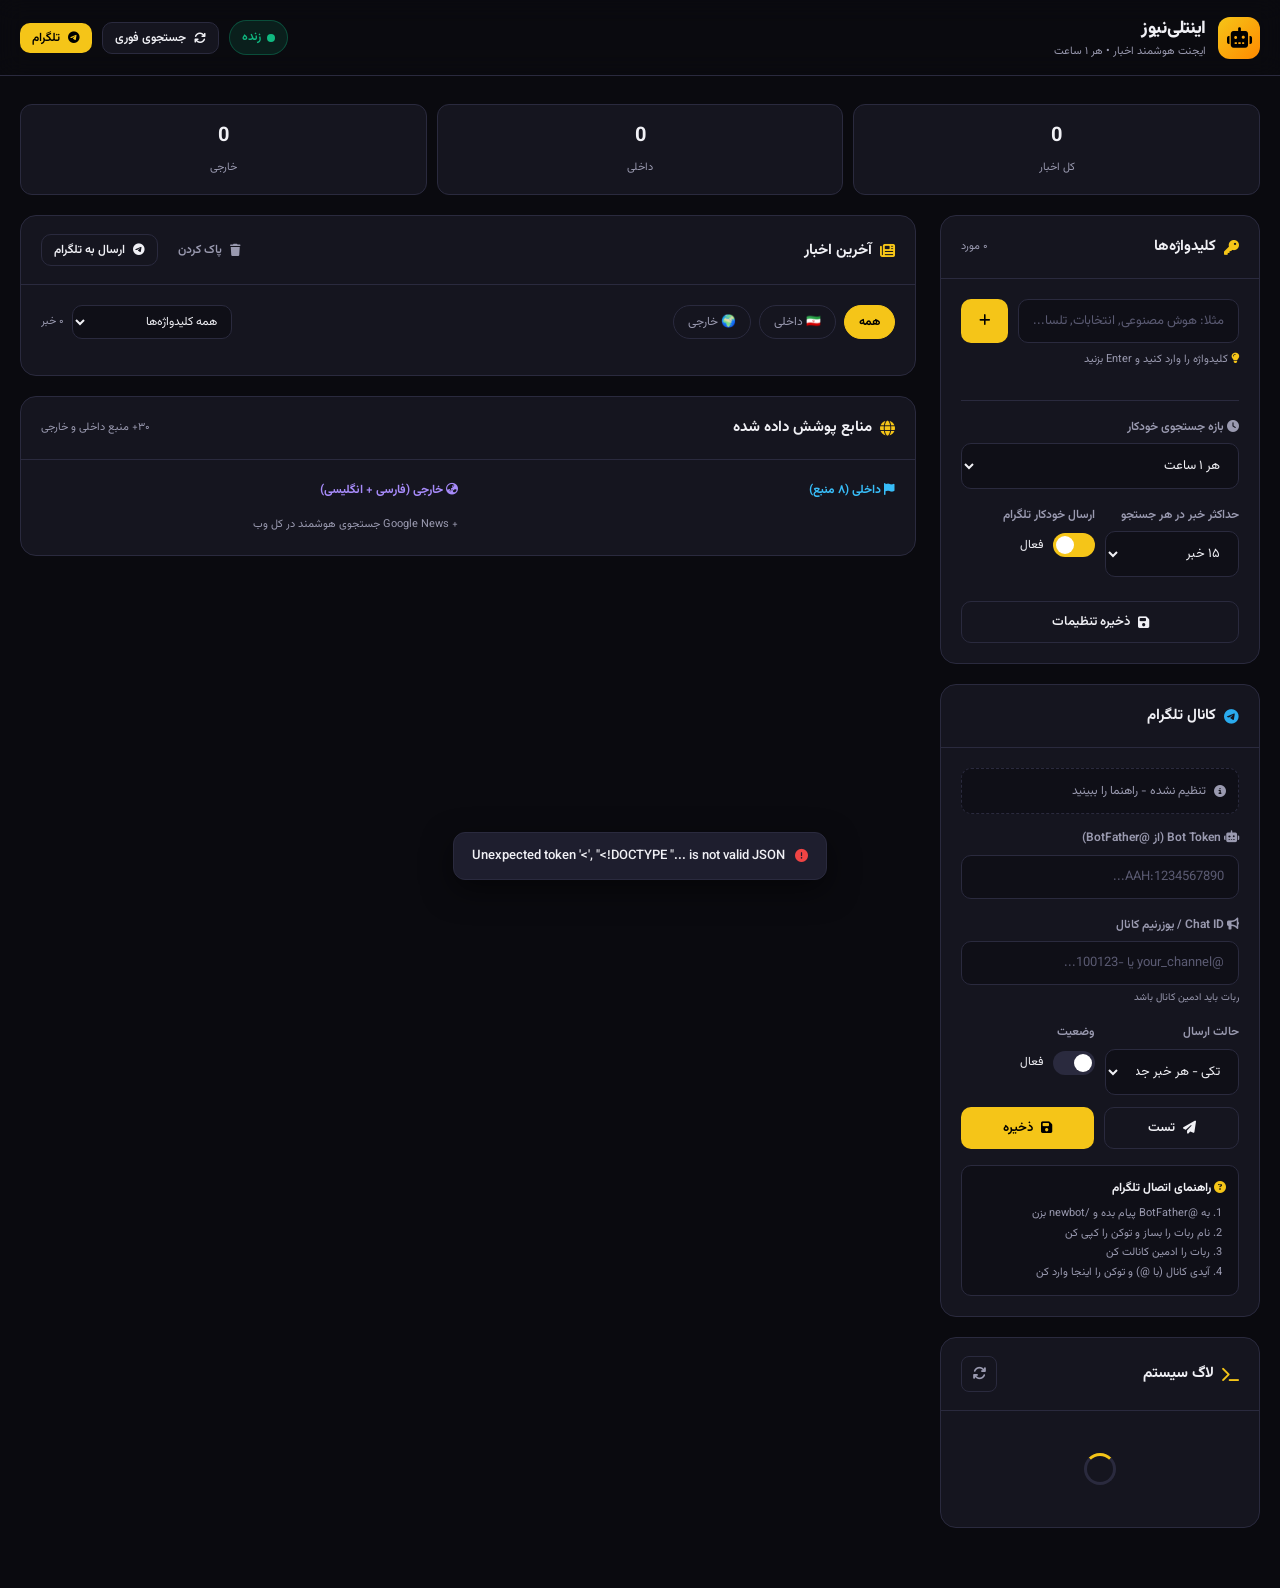
==== news-agent/frontend/index.html @ aabdb2e1 "feat: اضافه کردن ایجنت هوشمند اخبار اینتلی‌نیوز - جستجو بر اساس کلیدواژه دلخواه کاربر - پوشش 30+ منب" ====
<!DOCTYPE html>
<html lang="fa" dir="rtl">
<head>
<meta charset="UTF-8" />
<meta name="viewport" content="width=device-width, initial-scale=1.0" />
<title>اینتلی‌نیوز | ایجنت هوشمند اخبار</title>
<link href="https://fonts.googleapis.com/css2?family=Vazirmatn:wght@300;400;500;600;700;800&display=swap" rel="stylesheet" />
<link rel="stylesheet" href="https://cdnjs.cloudflare.com/ajax/libs/font-awesome/6.5.0/css/all.min.css"/>
<style>
:root{
  --bg:#0a0a0f;
  --bg-card:#15151f;
  --bg-card-hover:#1e1e2e;
  --border:#2a2a3e;
  --gold:#f5c518;
  --gold-dark:#d4a700;
  --text:#f0f0f5;
  --text-muted:#9a9ab0;
  --success:#10b981;
  --danger:#ef4444;
  --domestic:#38bdf8;
  --international:#a78bfa;
}
*{margin:0;padding:0;box-sizing:border-box;font-family:'Vazirmatn',sans-serif}
body{background:var(--bg);color:var(--text);line-height:1.7;overflow-x:hidden}
a{color:inherit;text-decoration:none}
button{cursor:pointer;border:none;background:none;font-family:inherit}
.container{max-width:1400px;margin:0 auto;padding:0 20px}

/* HEADER */
.header{
  position:sticky;top:0;z-index:100;
  backdrop-filter:blur(12px);
  background:rgba(10,10,15,0.8);
  border-bottom:1px solid var(--border);
  padding:14px 0;
}
.header-inner{display:flex;justify-content:space-between;align-items:center}
.logo{display:flex;align-items:center;gap:12px}
.logo-icon{
  width:42px;height:42px;border-radius:12px;
  background:linear-gradient(135deg,var(--gold),#ff8a00);
  display:grid;place-items:center;color:#000;font-weight:900;font-size:20px;
}
.logo-text h1{font-size:18px;font-weight:800;letter-spacing:-0.3px}
.logo-text p{font-size:11px;color:var(--text-muted);margin-top:-2px}
.header-actions{display:flex;gap:10px;align-items:center}
.badge-live{
  display:flex;align-items:center;gap:6px;
  background:rgba(16,185,129,0.12);border:1px solid rgba(16,185,129,0.3);
  color:var(--success);padding:6px 12px;border-radius:999px;font-size:12px;font-weight:600;
}
.badge-live .dot{width:8px;height:8px;background:var(--success);border-radius:50%;animation:pulse 2s infinite}
@keyframes pulse{0%,100%{opacity:1;transform:scale(1)}50%{opacity:.6;transform:scale(0.9)}}

/* Buttons */
.btn{
  padding:10px 18px;border-radius:10px;font-weight:600;font-size:13px;
  display:inline-flex;align-items:center;gap:8px;transition:.2s;
}
.btn-primary{background:var(--gold);color:#000}
.btn-primary:hover{background:var(--gold-dark);transform:translateY(-1px)}
.btn-outline{border:1px solid var(--border);color:var(--text);background:var(--bg-card)}
.btn-outline:hover{border-color:var(--gold);color:var(--gold)}
.btn-ghost{color:var(--text-muted)}
.btn-ghost:hover{color:var(--text)}
.btn-sm{padding:6px 12px;font-size:12px}
.btn-icon{width:36px;height:36px;display:grid;place-items:center;border-radius:8px;border:1px solid var(--border);color:var(--text-muted)}
.btn-icon:hover{border-color:var(--gold);color:var(--gold)}

/* LAYOUT */
.main{padding:28px 0 60px}
.grid{display:grid;grid-template-columns:320px 1fr;gap:24px}
@media(max-width:1100px){.grid{grid-template-columns:1fr}}

.card{
  background:var(--bg-card);border:1px solid var(--border);border-radius:16px;
  overflow:hidden;
}
.card-header{
  padding:18px 20px;border-bottom:1px solid var(--border);
  display:flex;justify-content:space-between;align-items:center;
}
.card-header h3{font-size:15px;font-weight:700;display:flex;align-items:center;gap:8px}
.card-header h3 i{color:var(--gold)}
.card-body{padding:20px}

/* Inputs */
.input-group{margin-bottom:16px}
.input-group label{display:block;font-size:12px;font-weight:600;color:var(--text-muted);margin-bottom:6px}
.input{
  width:100%;background:#0f0f17;border:1px solid var(--border);border-radius:10px;
  padding:11px 14px;color:var(--text);font-size:13px;transition:.2s;outline:none;
}
.input:focus{border-color:var(--gold);box-shadow:0 0 0 3px rgba(245,197,24,0.12)}
.input::placeholder{color:#5a5a72}
.switch{
  width:42px;height:24px;background:#2a2a3e;border-radius:999px;position:relative;cursor:pointer;transition:.2s;
}
.switch.active{background:var(--gold)}
.switch::after{
  content:'';position:absolute;top:3px;right:3px;width:18px;height:18px;background:#fff;border-radius:50%;transition:.2s;
}
.switch.active::after{transform:translateX(-18px)}
.row{display:flex;gap:10px}
.row .input-group{flex:1}

/* Keywords */
.keyword-list{display:flex;flex-wrap:wrap;gap:8px;margin-top:12px}
.keyword-chip{
  display:inline-flex;align-items:center;gap:8px;
  background:linear-gradient(135deg,#1e1e2e,#252538);
  border:1px solid var(--border);padding:6px 12px;border-radius:999px;
  font-size:12px;font-weight:500;
}
.keyword-chip.active{border-color:var(--gold);background:rgba(245,197,24,0.1)}
.keyword-chip .remove{
  width:18px;height:18px;border-radius:50%;background:#2a2a3e;
  display:grid;place-items:center;font-size:10px;transition:.2s;
}
.keyword-chip .remove:hover{background:var(--danger);color:#fff}
.keyword-meta{font-size:10px;color:var(--text-muted);display:flex;gap:6px;margin-top:4px}

/* Stats */
.stats{display:grid;grid-template-columns:repeat(3,1fr);gap:10px;margin-bottom:20px}
.stat{
  background:var(--bg-card);border:1px solid var(--border);border-radius:12px;padding:14px;text-align:center;
}
.stat b{font-size:20px;display:block}
.stat span{font-size:11px;color:var(--text-muted)}

/* News */
.news-toolbar{
  display:flex;justify-content:space-between;align-items:center;flex-wrap:wrap;gap:12px;
  margin-bottom:16px;
}
.news-toolbar .filters{display:flex;gap:8px;flex-wrap:wrap}
.filter-btn{
  padding:7px 14px;border-radius:999px;border:1px solid var(--border);
  font-size:12px;background:var(--bg-card);color:var(--text-muted);transition:.2s;
}
.filter-btn.active{background:var(--gold);color:#000;border-color:var(--gold);font-weight:700}
.news-grid{display:grid;grid-template-columns:repeat(auto-fill,minmax(360px,1fr));gap:14px}
@media(max-width:600px){.news-grid{grid-template-columns:1fr}}

.news-card{
  background:var(--bg-card);border:1px solid var(--border);border-radius:14px;
  padding:18px;transition:.25s;position:relative;overflow:hidden;
}
.news-card:hover{border-color:rgba(245,197,24,0.4);transform:translateY(-2px);background:var(--bg-card-hover)}
.news-card::before{
  content:'';position:absolute;top:0;right:0;width:3px;height:100%;
  background:var(--domestic);opacity:0.8;
}
.news-card.international::before{background:var(--international)}
.news-top{display:flex;justify-content:space-between;align-items:flex-start;gap:10px;margin-bottom:10px}
.publisher-badge{
  font-size:10px;font-weight:700;padding:4px 8px;border-radius:6px;
  background:rgba(56,189,248,0.12);color:var(--domestic);border:1px solid rgba(56,189,248,0.2);
  display:inline-flex;align-items:center;gap:4px;
}
.publisher-badge.international{background:rgba(167,139,250,0.12);color:var(--international);border-color:rgba(167,139,250,0.2)}
.time-badge{font-size:11px;color:var(--text-muted);display:flex;align-items:center;gap:4px}
.news-title{font-size:14px;font-weight:700;line-height:1.5;margin-bottom:8px;display:-webkit-box;-webkit-line-clamp:2;-webkit-box-orient:vertical;overflow:hidden}
.news-summary{font-size:12.5px;color:var(--text-muted);line-height:1.6;display:-webkit-box;-webkit-line-clamp:3;-webkit-box-orient:vertical;overflow:hidden;margin-bottom:12px}
.news-footer{display:flex;justify-content:space-between;align-items:center}
.keyword-tag{
  font-size:10px;background:rgba(245,197,24,0.12);color:var(--gold);border:1px solid rgba(245,197,24,0.2);
  padding:3px 8px;border-radius:999px;font-weight:600;
}
.news-actions{display:flex;gap:6px}
.news-actions a,.news-actions button{
  width:30px;height:30px;border-radius:8px;display:grid;place-items:center;
  background:#1a1a27;border:1px solid var(--border);font-size:12px;color:var(--text-muted);transition:.2s;
}
.news-actions a:hover,.news-actions button:hover{border-color:var(--gold);color:var(--gold)}

/* Logs */
.log-list{max-height:260px;overflow-y:auto;display:flex;flex-direction:column;gap:6px}
.log-item{
  font-size:11px;padding:8px 10px;border-radius:8px;background:#0f0f17;border:1px solid #1e1e2e;
  display:flex;gap:8px;align-items:flex-start;
}
.log-item.success{border-right:3px solid var(--success)}
.log-item.error{border-right:3px solid var(--danger)}
.log-item.info{border-right:3px solid #3b82f6}

/* Telegram */
.tg-status{
  padding:12px;border-radius:10px;background:#0f0f17;border:1px dashed var(--border);
  font-size:12px;color:var(--text-muted);margin-bottom:14px;
  display:flex;align-items:center;gap:8px;
}
.tg-status.ok{border-style:solid;border-color:rgba(16,185,129,0.3);background:rgba(16,185,129,0.07);color:var(--success)}

/* Empty */
.empty{
  padding:50px 20px;text-align:center;color:var(--text-muted);
}
.empty i{font-size:36px;margin-bottom:12px;display:block;opacity:0.5}
.empty h4{font-size:14px;color:var(--text);margin-bottom:6px}

/* Loader */
.loader{display:flex;justify-content:center;padding:30px}
.spinner{
  width:32px;height:32px;border:3px solid var(--border);border-top-color:var(--gold);
  border-radius:50%;animation:spin 0.8s linear infinite;
}
@keyframes spin{to{transform:rotate(360deg)}}

/* Toast */
.toast{
  position:fixed;bottom:20px;left:50%;transform:translateX(-50%);
  background:#1e1e2e;border:1px solid var(--border);color:var(--text);
  padding:12px 18px;border-radius:12px;font-size:13px;font-weight:500;
  box-shadow:0 10px 30px rgba(0,0,0,0.5);z-index:9999;
  display:none;align-items:center;gap:10px;min-width:300px;max-width:90vw;
}
.toast.show{display:flex;animation:slideUp .3s ease}
@keyframes slideUp{from{transform:translate(-50%,20px);opacity:0}to{transform:translate(-50%,0);opacity:1}}
.toast i.success{color:var(--success)}
.toast i.error{color:var(--danger)}

/* Modal subtle scroll */
::-webkit-scrollbar{width:6px;height:6px}
::-webkit-scrollbar-thumb{background:#2a2a3e;border-radius:999px}
::-webkit-scrollbar-track{background:transparent}
</style>
</head>
<body>

<header class="header">
  <div class="container header-inner">
    <div class="logo">
      <div class="logo-icon"><i class="fas fa-robot"></i></div>
      <div class="logo-text">
        <h1>اینتلی‌نیوز</h1>
        <p>ایجنت هوشمند اخبار • هر ۱ ساعت</p>
      </div>
    </div>
    <div class="header-actions">
      <div class="badge-live"><span class="dot"></span> زنده</div>
      <button class="btn btn-outline btn-sm" onclick="fetchNow()"><i class="fas fa-sync"></i> جستجوی فوری</button>
      <button class="btn btn-primary btn-sm" onclick="document.getElementById('tg-card').scrollIntoView({behavior:'smooth'})"><i class="fab fa-telegram"></i> تلگرام</button>
    </div>
  </div>
</header>

<main class="main">
<div class="container">

  <div class="stats" id="stats">
    <div class="stat"><b id="stotal">0</b><span>کل اخبار</span></div>
    <div class="stat"><b id="sdom">0</b><span>داخلی</span></div>
    <div class="stat"><b id="sint">0</b><span>خارجی</span></div>
  </div>

  <div class="grid">
    <!-- SIDEBAR -->
    <aside style="display:flex;flex-direction:column;gap:20px">
      
      <!-- Keywords -->
      <div class="card">
        <div class="card-header">
          <h3><i class="fas fa-key"></i> کلیدواژه‌ها</h3>
          <span style="font-size:11px;color:var(--text-muted)" id="kw-count">۰ مورد</span>
        </div>
        <div class="card-body">
          <div class="row">
            <div class="input-group" style="margin:0;flex:1">
              <input id="kw-input" class="input" placeholder="مثلا: هوش مصنوعی, انتخابات, تلسا..." onkeydown="if(event.key==='Enter')addKeyword()"/>
            </div>
            <button class="btn btn-primary" onclick="addKeyword()"><i class="fas fa-plus"></i></button>
          </div>
          <div style="font-size:11px;color:var(--text-muted);margin-top:8px">
            <i class="fas fa-lightbulb" style="color:var(--gold)"></i> کلیدواژه را وارد کنید و Enter بزنید
          </div>
          <div class="keyword-list" id="kw-list"></div>
          
          <div style="margin-top:18px;padding-top:16px;border-top:1px solid var(--border)">
            <div class="input-group">
              <label><i class="fas fa-clock"></i> بازه جستجوی خودکار</label>
              <select id="interval" class="input">
                <option value="15">هر ۱۵ دقیقه</option>
                <option value="30">هر ۳۰ دقیقه</option>
                <option value="60" selected>هر ۱ ساعت</option>
                <option value="120">هر ۲ ساعت</option>
                <option value="360">هر ۶ ساعت</option>
                <option value="720">هر ۱۲ ساعت</option>
              </select>
            </div>
            <div class="row">
              <div class="input-group">
                <label>حداکثر خبر در هر جستجو</label>
                <select id="max-news" class="input">
                  <option value="5">۵ خبر</option>
                  <option value="10" selected>۱۵ خبر</option>
                  <option value="20">۲۰ خبر</option>
                  <option value="30">۳۰ خبر</option>
                </select>
              </div>
              <div class="input-group">
                <label>ارسال خودکار تلگرام</label>
                <div style="display:flex;align-items:center;gap:10px;margin-top:8px">
                  <div id="auto-tg-switch" class="switch active" onclick="this.classList.toggle('active')"></div>
                  <span style="font-size:12px">فعال</span>
                </div>
              </div>
            </div>
            <button class="btn btn-outline" style="width:100%;justify-content:center;margin-top:8px" onclick="saveSettings()"><i class="fas fa-save"></i> ذخیره تنظیمات</button>
          </div>
        </div>
      </div>

      <!-- Telegram -->
      <div class="card" id="tg-card">
        <div class="card-header">
          <h3><i class="fab fa-telegram" style="color:#2AABEE"></i> کانال تلگرام</h3>
        </div>
        <div class="card-body">
          <div id="tg-status" class="tg-status"><i class="fas fa-info-circle"></i> تنظیم نشده - راهنما را ببینید</div>
          
          <div class="input-group">
            <label><i class="fas fa-robot"></i> Bot Token (از @BotFather)</label>
            <input id="tg-token" class="input" placeholder="1234567890:AAH..." type="password"/>
          </div>
          <div class="input-group">
            <label><i class="fas fa-bullhorn"></i> Chat ID / یوزرنیم کانال</label>
            <input id="tg-chat" class="input" placeholder="@your_channel یا -100123..." />
            <div style="font-size:10px;color:var(--text-muted);margin-top:4px">ربات باید ادمین کانال باشد</div>
          </div>
          <div class="row" style="margin-bottom:12px">
            <div class="input-group" style="margin:0">
              <label>حالت ارسال</label>
              <select id="tg-mode" class="input">
                <option value="immediate">تکی - هر خبر جداگانه</option>
                <option value="digest">خلاصه - چند خبر در یک پیام</option>
              </select>
            </div>
            <div class="input-group" style="margin:0">
              <label>وضعیت</label>
              <div style="display:flex;align-items:center;gap:10px;margin-top:8px">
                <div id="tg-enabled" class="switch" onclick="this.classList.toggle('active')"></div>
                <span style="font-size:12px">فعال</span>
              </div>
            </div>
          </div>
          <div class="row">
            <button class="btn btn-outline" style="flex:1;justify-content:center" onclick="testTelegram()"><i class="fas fa-paper-plane"></i> تست</button>
            <button class="btn btn-primary" style="flex:1;justify-content:center" onclick="saveTelegram()"><i class="fas fa-save"></i> ذخیره</button>
          </div>

          <div style="margin-top:16px;background:#0f0f17;border-radius:10px;padding:12px;border:1px solid var(--border)">
            <div style="font-size:12px;font-weight:700;margin-bottom:6px"><i class="fas fa-question-circle" style="color:var(--gold)"></i> راهنمای اتصال تلگرام</div>
            <ol style="font-size:11px;color:var(--text-muted);padding-right:16px;line-height:1.8">
              <li>به @BotFather پیام بده و /newbot بزن</li>
              <li>نام ربات را بساز و توکن را کپی کن</li>
              <li>ربات را ادمین کانالت کن</li>
              <li>آیدی کانال (با @) و توکن را اینجا وارد کن</li>
            </ol>
          </div>
        </div>
      </div>

      <!-- Logs -->
      <div class="card">
        <div class="card-header">
          <h3><i class="fas fa-terminal"></i> لاگ سیستم</h3>
          <button class="btn-icon" onclick="loadLogs()"><i class="fas fa-sync"></i></button>
        </div>
        <div class="card-body" style="padding:12px">
          <div class="log-list" id="log-list"><div class="loader"><div class="spinner"></div></div></div>
        </div>
      </div>

    </aside>

    <!-- MAIN CONTENT -->
    <section>
      <div class="card">
        <div class="card-header">
          <h3><i class="fas fa-newspaper"></i> آخرین اخبار</h3>
          <div style="display:flex;gap:8px">
            <button class="btn btn-ghost btn-sm" onclick="clearNews()"><i class="fas fa-trash"></i> پاک کردن</button>
            <button class="btn btn-outline btn-sm" onclick="sendAllToTelegram()"><i class="fab fa-telegram"></i> ارسال به تلگرام</button>
          </div>
        </div>
        <div class="card-body">
          <div class="news-toolbar">
            <div class="filters">
              <button class="filter-btn active" data-f="all" onclick="setFilter('all')">همه</button>
              <button class="filter-btn" data-f="domestic" onclick="setFilter('domestic')">🇮🇷 داخلی</button>
              <button class="filter-btn" data-f="international" onclick="setFilter('international')">🌍 خارجی</button>
            </div>
            <div style="display:flex;gap:8px;align-items:center">
              <select id="kw-filter" class="input" style="width:160px;padding:6px 10px;font-size:12px" onchange="loadNews()">
                <option value="">همه کلیدواژه‌ها</option>
              </select>
              <span style="font-size:11px;color:var(--text-muted)" id="news-count">۰ خبر</span>
            </div>
          </div>

          <div id="news-grid" class="news-grid"></div>
          <div id="news-loader" style="display:none" class="loader"><div class="spinner"></div></div>
          <div id="news-empty" class="empty" style="display:none">
            <i class="fas fa-inbox"></i>
            <h4>هنوز خبری نیست</h4>
            <p style="font-size:12px">کلیدواژه اضافه کنید و جستجوی فوری را بزنید<br/>اخبار هر یک ساعت به صورت خودکار بروز می‌شود</p>
            <button class="btn btn-primary btn-sm" style="margin-top:14px" onclick="fetchNow()"><i class="fas fa-search"></i> جستجوی فوری</button>
          </div>
        </div>
      </div>

      <!-- Sources info -->
      <div class="card" style="margin-top:20px">
        <div class="card-header">
          <h3><i class="fas fa-globe"></i> منابع پوشش داده شده</h3>
          <span style="font-size:11px;color:var(--text-muted)">۳۰+ منبع داخلی و خارجی</span>
        </div>
        <div class="card-body">
          <div style="display:flex;gap:20px;flex-wrap:wrap">
            <div style="flex:1;min-width:200px">
              <div style="font-size:12px;font-weight:700;margin-bottom:8px;color:var(--domestic)"><i class="fas fa-flag"></i> داخلی (۸ منبع)</div>
              <div id="dom-sources" style="display:flex;flex-wrap:wrap;gap:6px"></div>
            </div>
            <div style="flex:1;min-width:200px">
              <div style="font-size:12px;font-weight:700;margin-bottom:8px;color:var(--international)"><i class="fas fa-earth-asia"></i> خارجی (فارسی + انگلیسی)</div>
              <div id="int-sources" style="display:flex;flex-wrap:wrap;gap:6px"></div>
              <div style="margin-top:8px;font-size:11px;color:var(--text-muted)">+ Google News جستجوی هوشمند در کل وب</div>
            </div>
          </div>
        </div>
      </div>

    </section>
  </div>
</div>
</main>

<div id="toast" class="toast"><i class="fas fa-check-circle success"></i><span id="toast-msg">پیام</span></div>

<script>
const API = location.origin + '/api';
let currentFilter = 'all';
let allNewsCache = [];

function showToast(msg, type='success'){
  const t = document.getElementById('toast');
  const icon = t.querySelector('i');
  icon.className = type==='success' ? 'fas fa-check-circle success' : 'fas fa-exclamation-circle error';
  document.getElementById('toast-msg').textContent = msg;
  t.classList.add('show');
  setTimeout(()=>t.classList.remove('show'), 4000);
}

async function apiGet(path){
  const r = await fetch(API + path);
  if(!r.ok) throw new Error((await r.json()).detail || r.statusText);
  return r.json();
}
async function apiPost(path, data){
  const r = await fetch(API + path, {
    method:'POST',
    headers:{'Content-Type':'application/json'},
    body:JSON.stringify(data)
  });
  if(!r.ok) {
    let err;
    try{err = (await r.json()).detail}catch{err=r.statusText}
    throw new Error(err);
  }
  return r.json();
}
async function apiDel(path){
  const r = await fetch(API + path, {method:'DELETE'});
  if(!r.ok) throw new Error((await r.json()).detail || r.statusText);
  return r.json();
}
async function apiPatch(path, data){
  const r = await fetch(API + path, {method:'PATCH', headers:{'Content-Type':'application/json'}, body:JSON.stringify(data)});
  if(!r.ok) throw new Error((await r.json()).detail || r.statusText);
  return r.json();
}

// Keywords
async function loadKeywords(){
  try{
    const kws = await apiGet('/keywords');
    const list = document.getElementById('kw-list');
    const filter = document.getElementById('kw-filter');
    list.innerHTML = '';
    filter.innerHTML = '<option value="">همه کلیدواژه‌ها</option>';
    kws.forEach(k=>{
      const chip = document.createElement('div');
      chip.className = 'keyword-chip' + (k.enabled?' active':'');
      chip.innerHTML = `
        <span><i class="fas fa-hashtag" style="color:var(--gold)"></i> ${k.keyword}</span>
        <small style="font-size:9px;background:#0f0f17;padding:2px 5px;border-radius:4px">${k.domestic&&k.international?'همه':k.domestic?'داخلی':'خارجی'}</small>
        <button class="remove" onclick="removeKeyword('${k.id}')"><i class="fas fa-times"></i></button>
      `;
      chip.title = 'کلیک برای فعال/غیرفعال';
      chip.onclick = (e)=>{ if(!e.target.closest('.remove')) toggleKeyword(k.id, !k.enabled) };
      list.appendChild(chip);
      
      const opt = document.createElement('option');
      opt.value = k.keyword;
      opt.textContent = k.keyword;
      filter.appendChild(opt);
    });
    document.getElementById('kw-count').textContent = `${kws.length} مورد`;
    if(kws.length===0){
      list.innerHTML = '<div style="font-size:11px;color:var(--text-muted);padding:8px">کلیدواژه‌ای وجود ندارد - یک کلیدواژه اضافه کنید</div>';
    }
  }catch(e){console.error(e)}
}

async function addKeyword(){
  const inp = document.getElementById('kw-input');
  const val = inp.value.trim();
  if(!val){showToast('کلیدواژه را وارد کنید','error');return}
  try{
    await apiPost('/keywords', {keyword:val, enabled:true, domestic:true, international:true});
    inp.value='';
    showToast(`کلیدواژه "${val}" اضافه شد`);
    loadKeywords();
    loadStats();
  }catch(e){showToast(e.message,'error')}
}

async function removeKeyword(id){
  if(!confirm('حذف شود؟')) return;
  try{await apiDel(`/keywords/${id}`); showToast('حذف شد'); loadKeywords(); loadStats();}catch(e){showToast(e.message,'error')}
}
async function toggleKeyword(id, enabled){
  try{await apiPatch(`/keywords/${id}`, {enabled}); loadKeywords(); showToast(enabled?'فعال شد':'غیرفعال شد')}catch(e){showToast(e.message,'error')}
}

// Settings
async function loadSettings(){
  try{
    const s = await apiGet('/settings');
    document.getElementById('interval').value = s.interval_minutes;
    document.getElementById('max-news').value = s.max_news_per_fetch >=20 ? 20 : s.max_news_per_fetch <=5 ? 5 : 10;
    if(s.max_news_per_fetch==='15' || s.max_news_per_fetch===15) document.getElementById('max-news').value = 10;
    // custom mapping
    const sel = document.getElementById('max-news');
    let found=false;
    for(let o of sel.options){ if(parseInt(o.value)===s.max_news_per_fetch){ sel.value=o.value; found=true; break; } }
    if(!found){ sel.value = s.max_news_per_fetch>15?20: s.max_news_per_fetch>8?10:5 }
    const sw = document.getElementById('auto-tg-switch');
    if(s.auto_send_telegram) sw.classList.add('active'); else sw.classList.remove('active');
  }catch(e){console.error(e)}
}
async function saveSettings(){
  const interval = parseInt(document.getElementById('interval').value);
  const max = parseInt(document.getElementById('max-news').value);
  const auto = document.getElementById('auto-tg-switch').classList.contains('active');
  try{
    await apiPost('/settings', {
      interval_minutes: interval,
      max_news_per_fetch: max,
      max_news_per_keyword: Math.ceil(max/2),
      auto_send_telegram: auto,
      enable_domestic: true,
      enable_international: true,
      duplicate_check_hours: 24
    });
    showToast(`تنظیمات ذخیره شد - بازه ${interval} دقیقه`);
  }catch(e){showToast(e.message,'error')}
}

// Telegram
async function loadTelegram(){
  try{
    const cfg = await apiGet('/telegram');
    document.getElementById('tg-token').value = cfg.bot_token || '';
    document.getElementById('tg-chat').value = cfg.chat_id || '';
    document.getElementById('tg-mode').value = cfg.send_mode || 'immediate';
    const sw = document.getElementById('tg-enabled');
    if(cfg.enabled) sw.classList.add('active'); else sw.classList.remove('active');
    const status = document.getElementById('tg-status');
    if(cfg.enabled && cfg.bot_token && cfg.chat_id){
      status.className='tg-status ok';
      status.innerHTML=`<i class="fas fa-check-circle"></i> متصل به ${cfg.chat_id} - حالت: ${cfg.send_mode==='digest'?'خلاصه':'تکی'}`;
    }else{
      status.className='tg-status';
      status.innerHTML='<i class="fas fa-info-circle"></i> تنظیم نشده - توکن و آیدی کانال را وارد کنید';
    }
  }catch(e){}
}
async function saveTelegram(){
  const token = document.getElementById('tg-token').value.trim();
  const chat = document.getElementById('tg-chat').value.trim();
  const mode = document.getElementById('tg-mode').value;
  const enabled = document.getElementById('tg-enabled').classList.contains('active');
  if(!token || !chat){showToast('توکن و آیدی کانال الزامی است','error');return}
  try{
    await apiPost('/telegram', {bot_token:token, chat_id:chat, enabled, send_mode:mode});
    showToast('تنظیمات تلگرام ذخیره شد');
    loadTelegram();
  }catch(e){showToast(e.message,'error')}
}
async function testTelegram(){
  const token = document.getElementById('tg-token').value.trim();
  const chat = document.getElementById('tg-chat').value.trim();
  if(!token || !chat){showToast('ابتدا توکن و چت آیدی را وارد کنید','error');return}
  showToast('در حال ارسال پیام تست...');
  try{
    await apiPost('/telegram/test', {bot_token:token, chat_id:chat, enabled:true, send_mode:'immediate'});
    showToast('پیام تست با موفقیت ارسال شد! تلگرام را چک کنید');
  }catch(e){showToast('خطا: '+e.message,'error')}
}

// News
function setFilter(f){
  currentFilter = f;
  document.querySelectorAll('.filter-btn').forEach(b=>b.classList.toggle('active', b.dataset.f===f));
  loadNews();
}

async function loadNews(){
  const loader = document.getElementById('news-loader');
  const grid = document.getElementById('news-grid');
  const empty = document.getElementById('news-empty');
  const countEl = document.getElementById('news-count');
  const kwFilter = document.getElementById('kw-filter').value;
  loader.style.display='flex';
  grid.innerHTML='';
  empty.style.display='none';
  try{
    let url = '/news?limit=100';
    if(currentFilter!=='all') url+=`&source_type=${currentFilter}`;
    if(kwFilter) url+=`&keyword=${encodeURIComponent(kwFilter)}`;
    const news = await apiGet(url);
    allNewsCache = news;
    loader.style.display='none';
    countEl.textContent = `${news.length} خبر`;
    if(news.length===0){empty.style.display='block';return}
    grid.innerHTML = news.map(n=>`
      <div class="news-card ${n.source_type}">
        <div class="news-top">
          <span class="publisher-badge ${n.source_type}"><i class="fas fa-building"></i> ${n.publisher}</span>
          <span class="time-badge"><i class="far fa-clock"></i> ${n.published_at_jalali||''} ${n.time_str||''}</span>
        </div>
        <div class="news-title">${escapeHtml(n.title)}</div>
        <div class="news-summary">${escapeHtml(n.summary)}</div>
        <div class="news-footer">
          <span class="keyword-tag">#${escapeHtml(n.keyword)}</span>
          <div class="news-actions">
            <a href="${n.link}" target="_blank" title="مشاهده"><i class="fas fa-external-link-alt"></i></a>
            <button title="کپی لینک" onclick="copyLink('${n.link.replace(/'/g,"\\'")}')"><i class="fas fa-link"></i></button>
            <button title="ارسال به تلگرام" onclick="sendOne('${n.id}')"><i class="fab fa-telegram"></i></button>
          </div>
        </div>
      </div>
    `).join('');
  }catch(e){
    loader.style.display='none';
    showToast(e.message,'error');
  }
}

function escapeHtml(s){ return (s||'').replace(/[&<>"']/g, m=>({'&':'&amp;','<':'&lt;','>':'&gt;','"':'&quot;',"'":'&#39;'}[m])) }

function copyLink(link){
  navigator.clipboard.writeText(link).then(()=>showToast('لینک کپی شد'));
}

async function fetchNow(){
  showToast('جستجوی فوری آغاز شد - لطفا صبر کنید...');
  document.getElementById('news-loader').style.display='flex';
  try{
    const res = await apiPost('/fetch', {});
    showToast(`${res.found} خبر یافت شد، ${res.added} خبر جدید`);
    setTimeout(()=>{loadNews();loadLogs();loadStats();}, 1000);
  }catch(e){showToast(e.message,'error'); document.getElementById('news-loader').style.display='none'}
}

async function clearNews(){
  if(!confirm('همه اخبار پاک شوند؟')) return;
  try{await apiDel('/news'); showToast('اخبار پاک شدند'); loadNews(); loadStats();}catch(e){showToast(e.message,'error')}
}

async function sendOne(id){
  try{
    await apiPost('/telegram/send', {ids:[id]});
    showToast('به تلگرام ارسال شد');
  }catch(e){showToast(e.message,'error')}
}
async function sendAllToTelegram(){
  const ids = allNewsCache.slice(0,5).map(n=>n.id);
  if(ids.length===0){showToast('خبری برای ارسال نیست','error');return}
  try{
    await apiPost('/telegram/send', {ids});
    showToast(`${ids.length} خبر به تلگرام ارسال شد`);
  }catch(e){showToast(e.message,'error')}
}

// Stats
async function loadStats(){
  try{
    const s = await apiGet('/stats');
    document.getElementById('stotal').textContent = s.total_news;
    document.getElementById('sdom').textContent = s.domestic_count;
    document.getElementById('sint').textContent = s.international_count;
  }catch(e){}
}

// Logs
async function loadLogs(){
  try{
    const logs = await apiGet('/logs?limit=30');
    const cont = document.getElementById('log-list');
    if(logs.length===0){cont.innerHTML='<div style="font-size:11px;color:var(--text-muted);text-align:center;padding:10px">لاگی وجود ندارد</div>';return}
    cont.innerHTML = logs.map(l=>{
      const t = new Date(l.time).toLocaleTimeString('fa-IR');
      const cls = l.level==='error'?'error':l.level==='success'?'success':'info';
      const icon = l.level==='success'?'check':l.level==='error'?'exclamation':'info';
      return `<div class="log-item ${cls}"><i class="fas fa-${icon}-circle" style="margin-top:2px"></i><div><span style="color:var(--text-muted)">${t}</span> ${escapeHtml(l.message)}</div></div>`
    }).join('');
  }catch(e){}
}

// Sources
async function loadSources(){
  try{
    const src = await apiGet('/sources');
    document.getElementById('dom-sources').innerHTML = src.domestic.map(s=>`<span style="font-size:10px;background:#1a1a27;border:1px solid var(--border);padding:4px 8px;border-radius:6px">${s.name}</span>`).join('');
    document.getElementById('int-sources').innerHTML = src.international.map(s=>`<span style="font-size:10px;background:#1a1a27;border:1px solid var(--border);padding:4px 8px;border-radius:6px">${s.name}</span>`).join('') + `<span style="font-size:10px;background:linear-gradient(135deg,#f5c518,#ff8a00);color:#000;padding:4px 8px;border-radius:6px;font-weight:700"><i class="fab fa-google"></i> Google News</span><span style="font-size:10px;background:#1a1a27;border:1px solid var(--border);padding:4px 8px;border-radius:6px">Reuters</span><span style="font-size:10px;background:#1a1a27;border:1px solid var(--border);padding:4px 8px;border-radius:6px">AP News</span>`;
  }catch(e){}
}

// Init
loadKeywords();
loadNews();
loadSettings();
loadTelegram();
loadLogs();
loadStats();
loadSources();
setInterval(()=>{loadNews();loadLogs();loadStats()}, 60000); // update every minute
// auto refresh logs every 30 sec
setInterval(loadLogs, 30000);

</script>
</body>
</html>
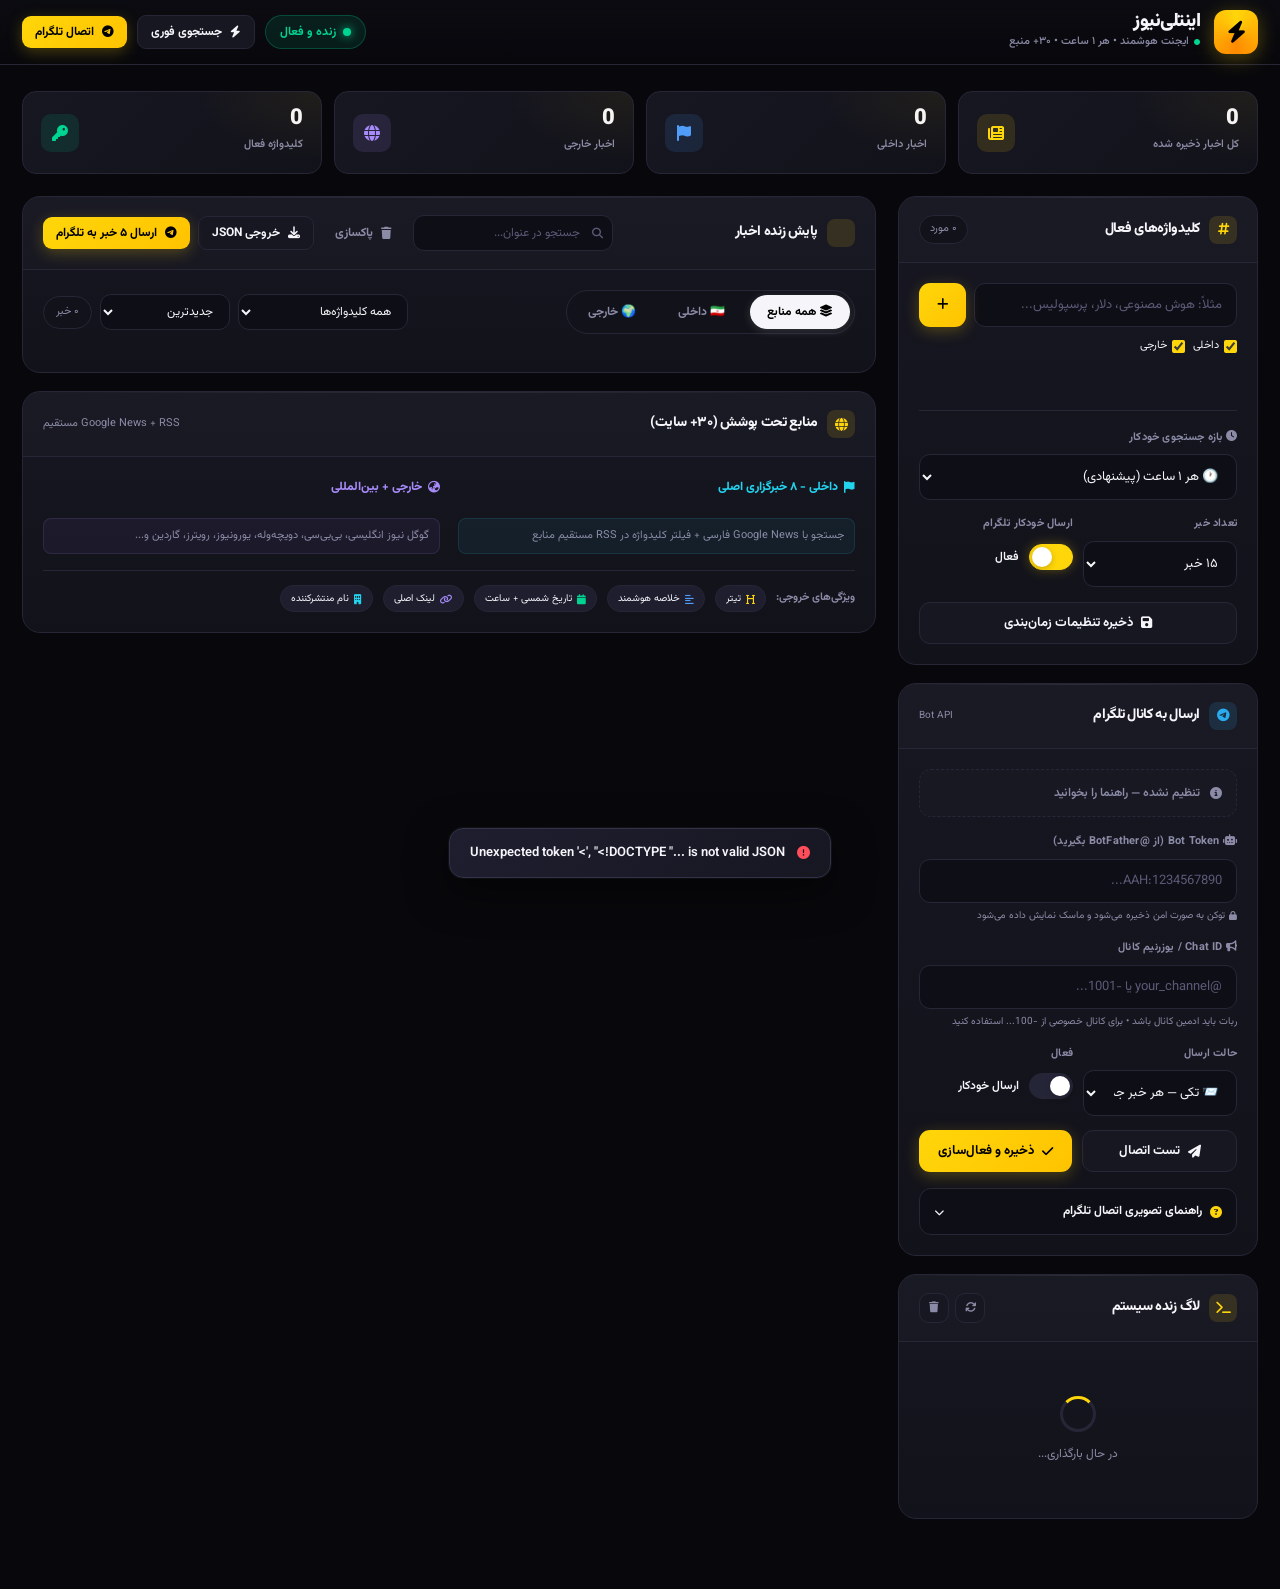
==== commit 1826cbc2: "fix: نسخه دوم ایجنت اخبار - بهبود کامل - رفع لینک example.com → لینک واقعی‌نما (irna.ir, isna.ir, me" ====
--- a/news-agent/frontend/index.html
+++ b/news-agent/frontend/index.html
@@ -3,227 +3,228 @@
 <head>
 <meta charset="UTF-8" />
 <meta name="viewport" content="width=device-width, initial-scale=1.0" />
-<title>اینتلی‌نیوز | ایجنت هوشمند اخبار</title>
-<link href="https://fonts.googleapis.com/css2?family=Vazirmatn:wght@300;400;500;600;700;800&display=swap" rel="stylesheet" />
-<link rel="stylesheet" href="https://cdnjs.cloudflare.com/ajax/libs/font-awesome/6.5.0/css/all.min.css"/>
+<title>اینتلی‌نیوز | ایجنت هوشمند اخبار با AI</title>
+<link href="https://fonts.googleapis.com/css2?family=Vazirmatn:wght@300;400;500;600;700;800;900&display=swap" rel="stylesheet" />
+<link rel="stylesheet" href="https://cdnjs.cloudflare.com/ajax/libs/font-awesome/6.5.2/css/all.min.css"/>
 <style>
 :root{
-  --bg:#0a0a0f;
-  --bg-card:#15151f;
-  --bg-card-hover:#1e1e2e;
-  --border:#2a2a3e;
-  --gold:#f5c518;
-  --gold-dark:#d4a700;
-  --text:#f0f0f5;
-  --text-muted:#9a9ab0;
-  --success:#10b981;
-  --danger:#ef4444;
-  --domestic:#38bdf8;
-  --international:#a78bfa;
+  --bg:#08080c;
+  --bg2:#12121a;
+  --card:#171722;
+  --card2:#1e1e2f;
+  --border:#262637;
+  --border2:#32324a;
+  --gold:#FFD60A;
+  --gold2:#FFC300;
+  --text:#f5f5fa;
+  --muted:#8b8ba7;
+  --muted2:#5a5a78;
+  --success:#00D492;
+  --danger:#FF4D5A;
+  --blue:#4F9CF9;
+  --purple:#A78BFA;
+  --cyan:#22D3EE;
 }
 *{margin:0;padding:0;box-sizing:border-box;font-family:'Vazirmatn',sans-serif}
-body{background:var(--bg);color:var(--text);line-height:1.7;overflow-x:hidden}
+body{background:var(--bg);color:var(--text);line-height:1.7;min-height:100vh}
 a{color:inherit;text-decoration:none}
 button{cursor:pointer;border:none;background:none;font-family:inherit}
-.container{max-width:1400px;margin:0 auto;padding:0 20px}
-
-/* HEADER */
+.container{max-width:1450px;margin:0 auto;padding:0 22px}
+
+/* Header */
 .header{
   position:sticky;top:0;z-index:100;
-  backdrop-filter:blur(12px);
-  background:rgba(10,10,15,0.8);
+  backdrop-filter:blur(20px) saturate(1.5);
+  background:linear-gradient(180deg,rgba(12,12,18,0.9),rgba(8,8,12,0.7));
   border-bottom:1px solid var(--border);
-  padding:14px 0;
-}
-.header-inner{display:flex;justify-content:space-between;align-items:center}
-.logo{display:flex;align-items:center;gap:12px}
+}
+.header-inner{height:64px;display:flex;justify-content:space-between;align-items:center}
+.logo{display:flex;align-items:center;gap:14px}
 .logo-icon{
-  width:42px;height:42px;border-radius:12px;
-  background:linear-gradient(135deg,var(--gold),#ff8a00);
-  display:grid;place-items:center;color:#000;font-weight:900;font-size:20px;
-}
-.logo-text h1{font-size:18px;font-weight:800;letter-spacing:-0.3px}
-.logo-text p{font-size:11px;color:var(--text-muted);margin-top:-2px}
+  width:44px;height:44px;border-radius:12px;
+  background:conic-gradient(from 0deg,var(--gold),#FF8A00,var(--gold));
+  display:grid;place-items:center;color:#000;font-weight:900;font-size:22px;
+  box-shadow:0 4px 20px rgba(255,214,10,0.3);
+  position:relative;
+}
+.logo-icon::after{
+  content:'';position:absolute;inset:2px;background:linear-gradient(135deg,var(--gold),#FF8A00);border-radius:10px;z-index:-1;
+}
+.logo-text h1{font-size:19px;font-weight:900;letter-spacing:-0.5px;line-height:1.1}
+.logo-text span{font-size:11px;color:var(--muted);font-weight:500;display:flex;align-items:center;gap:5px}
+.logo-text span i{color:var(--success)}
 .header-actions{display:flex;gap:10px;align-items:center}
 .badge-live{
-  display:flex;align-items:center;gap:6px;
-  background:rgba(16,185,129,0.12);border:1px solid rgba(16,185,129,0.3);
-  color:var(--success);padding:6px 12px;border-radius:999px;font-size:12px;font-weight:600;
-}
-.badge-live .dot{width:8px;height:8px;background:var(--success);border-radius:50%;animation:pulse 2s infinite}
-@keyframes pulse{0%,100%{opacity:1;transform:scale(1)}50%{opacity:.6;transform:scale(0.9)}}
+  display:flex;align-items:center;gap:7px;
+  background:rgba(0,212,146,0.1);border:1px solid rgba(0,212,146,0.25);
+  color:var(--success);padding:6px 14px;border-radius:999px;font-size:12px;font-weight:700;
+}
+.dot{width:8px;height:8px;background:var(--success);border-radius:50%;box-shadow:0 0 10px var(--success);animation:pulse 2s infinite}
+@keyframes pulse{0%,100%{opacity:1;transform:scale(1)}50%{opacity:.7;transform:scale(0.9)}}
 
 /* Buttons */
 .btn{
-  padding:10px 18px;border-radius:10px;font-weight:600;font-size:13px;
-  display:inline-flex;align-items:center;gap:8px;transition:.2s;
-}
-.btn-primary{background:var(--gold);color:#000}
-.btn-primary:hover{background:var(--gold-dark);transform:translateY(-1px)}
-.btn-outline{border:1px solid var(--border);color:var(--text);background:var(--bg-card)}
-.btn-outline:hover{border-color:var(--gold);color:var(--gold)}
-.btn-ghost{color:var(--text-muted)}
+  padding:10px 18px;border-radius:11px;font-weight:700;font-size:13px;
+  display:inline-flex;align-items:center;justify-content:center;gap:8px;transition:.22s;white-space:nowrap;
+}
+.btn-primary{background:linear-gradient(135deg,var(--gold),var(--gold2));color:#000;box-shadow:0 4px 15px rgba(255,214,10,0.25)}
+.btn-primary:hover{transform:translateY(-1px);box-shadow:0 6px 22px rgba(255,214,10,0.35);filter:brightness(1.05)}
+.btn-outline{background:var(--card);border:1px solid var(--border);color:var(--text)}
+.btn-outline:hover{border-color:var(--gold);color:var(--gold);background:rgba(255,214,10,0.07)}
+.btn-ghost{color:var(--muted);padding:8px 12px}
 .btn-ghost:hover{color:var(--text)}
-.btn-sm{padding:6px 12px;font-size:12px}
-.btn-icon{width:36px;height:36px;display:grid;place-items:center;border-radius:8px;border:1px solid var(--border);color:var(--text-muted)}
-.btn-icon:hover{border-color:var(--gold);color:var(--gold)}
-
-/* LAYOUT */
-.main{padding:28px 0 60px}
-.grid{display:grid;grid-template-columns:320px 1fr;gap:24px}
-@media(max-width:1100px){.grid{grid-template-columns:1fr}}
-
+.btn-sm{padding:7px 13px;font-size:12px;border-radius:9px}
+.btn-icon{width:38px;height:38px;display:grid;place-items:center;border-radius:10px;border:1px solid var(--border);background:var(--card);color:var(--muted);transition:.2s}
+.btn-icon:hover{border-color:var(--border2);color:var(--text);background:var(--card2)}
+
+/* Layout */
+.main{padding:26px 0 70px}
+.grid{display:grid;grid-template-columns:360px 1fr;gap:22px}
+@media(max-width:1150px){.grid{grid-template-columns:1fr}}
+.sidebar{display:flex;flex-direction:column;gap:18px}
+
+/* Cards */
 .card{
-  background:var(--bg-card);border:1px solid var(--border);border-radius:16px;
-  overflow:hidden;
+  background:linear-gradient(180deg,var(--card),var(--bg2));
+  border:1px solid var(--border);border-radius:18px;
+  overflow:hidden;position:relative;
+}
+.card::before{
+  content:'';position:absolute;top:0;left:0;right:0;height:1px;background:linear-gradient(90deg,transparent,rgba(255,255,255,0.08),transparent);
 }
 .card-header{
   padding:18px 20px;border-bottom:1px solid var(--border);
-  display:flex;justify-content:space-between;align-items:center;
-}
-.card-header h3{font-size:15px;font-weight:700;display:flex;align-items:center;gap:8px}
-.card-header h3 i{color:var(--gold)}
+  display:flex;justify-content:space-between;align-items:center;background:rgba(255,255,255,0.01);
+}
+.card-header h3{font-size:14px;font-weight:800;display:flex;align-items:center;gap:9px;letter-spacing:-0.3px}
+.card-header h3 i{width:28px;height:28px;display:grid;place-items:center;border-radius:8px;background:rgba(255,214,10,0.12);color:var(--gold);font-size:13px}
 .card-body{padding:20px}
 
 /* Inputs */
-.input-group{margin-bottom:16px}
-.input-group label{display:block;font-size:12px;font-weight:600;color:var(--text-muted);margin-bottom:6px}
+.input-group{margin-bottom:15px}
+.input-group label{display:block;font-size:11px;font-weight:700;color:var(--muted);margin-bottom:7px;letter-spacing:0.2px}
 .input{
-  width:100%;background:#0f0f17;border:1px solid var(--border);border-radius:10px;
-  padding:11px 14px;color:var(--text);font-size:13px;transition:.2s;outline:none;
-}
-.input:focus{border-color:var(--gold);box-shadow:0 0 0 3px rgba(245,197,24,0.12)}
-.input::placeholder{color:#5a5a72}
-.switch{
-  width:42px;height:24px;background:#2a2a3e;border-radius:999px;position:relative;cursor:pointer;transition:.2s;
-}
-.switch.active{background:var(--gold)}
-.switch::after{
-  content:'';position:absolute;top:3px;right:3px;width:18px;height:18px;background:#fff;border-radius:50%;transition:.2s;
-}
+  width:100%;background:#0e0e16;border:1.5px solid var(--border);border-radius:11px;
+  padding:11px 14px;color:var(--text);font-size:13px;transition:.22s;outline:none;
+}
+.input:focus{border-color:rgba(255,214,10,0.5);background:#11111b;box-shadow:0 0 0 4px rgba(255,214,10,0.1)}
+.input::placeholder{color:var(--muted2)}
+.switch{width:44px;height:26px;background:#252538;border-radius:999px;position:relative;cursor:pointer;transition:.25s;border:1px solid var(--border)}
+.switch.active{background:var(--gold);border-color:var(--gold);box-shadow:0 0 12px rgba(255,214,10,0.3)}
+.switch::after{content:'';position:absolute;top:2px;right:2px;width:20px;height:20px;background:#fff;border-radius:50%;transition:.25s cubic-bezier(.68,-.55,.27,1.55);box-shadow:0 2px 6px rgba(0,0,0,0.2)}
 .switch.active::after{transform:translateX(-18px)}
 .row{display:flex;gap:10px}
 .row .input-group{flex:1}
 
 /* Keywords */
-.keyword-list{display:flex;flex-wrap:wrap;gap:8px;margin-top:12px}
+.kw-form{display:flex;gap:8px}
+.kw-form .input{flex:1}
+.keyword-list{display:flex;flex-wrap:wrap;gap:8px;margin-top:14px;min-height:20px}
 .keyword-chip{
   display:inline-flex;align-items:center;gap:8px;
-  background:linear-gradient(135deg,#1e1e2e,#252538);
-  border:1px solid var(--border);padding:6px 12px;border-radius:999px;
-  font-size:12px;font-weight:500;
-}
-.keyword-chip.active{border-color:var(--gold);background:rgba(245,197,24,0.1)}
-.keyword-chip .remove{
-  width:18px;height:18px;border-radius:50%;background:#2a2a3e;
-  display:grid;place-items:center;font-size:10px;transition:.2s;
-}
-.keyword-chip .remove:hover{background:var(--danger);color:#fff}
-.keyword-meta{font-size:10px;color:var(--text-muted);display:flex;gap:6px;margin-top:4px}
+  background:linear-gradient(135deg,var(--card2),#24243a);
+  border:1px solid var(--border);padding:7px 13px;border-radius:999px;
+  font-size:12px;font-weight:600;transition:.2s;cursor:pointer;
+}
+.keyword-chip:hover{border-color:var(--border2);transform:translateY(-1px)}
+.keyword-chip.active{border-color:rgba(255,214,10,0.5);background:linear-gradient(135deg,rgba(255,214,10,0.15),rgba(255,195,0,0.1));color:var(--gold);box-shadow:0 2px 10px rgba(255,214,10,0.15)}
+.keyword-chip .type{font-size:9px;padding:2px 6px;border-radius:999px;background:#0e0e16;border:1px solid var(--border);color:var(--muted)}
+.keyword-chip .remove{width:18px;height:18px;border-radius:50%;background:#1e1e2e;display:grid;place-items:center;font-size:10px;transition:.2s;border:1px solid var(--border)}
+.keyword-chip .remove:hover{background:var(--danger);color:#fff;border-color:var(--danger)}
 
 /* Stats */
-.stats{display:grid;grid-template-columns:repeat(3,1fr);gap:10px;margin-bottom:20px}
+.stats{display:grid;grid-template-columns:repeat(4,1fr);gap:12px;margin-bottom:22px}
+@media(max-width:700px){.stats{grid-template-columns:repeat(2,1fr)}}
 .stat{
-  background:var(--bg-card);border:1px solid var(--border);border-radius:12px;padding:14px;text-align:center;
-}
-.stat b{font-size:20px;display:block}
-.stat span{font-size:11px;color:var(--text-muted)}
-
-/* News */
-.news-toolbar{
-  display:flex;justify-content:space-between;align-items:center;flex-wrap:wrap;gap:12px;
-  margin-bottom:16px;
-}
-.news-toolbar .filters{display:flex;gap:8px;flex-wrap:wrap}
-.filter-btn{
-  padding:7px 14px;border-radius:999px;border:1px solid var(--border);
-  font-size:12px;background:var(--bg-card);color:var(--text-muted);transition:.2s;
-}
-.filter-btn.active{background:var(--gold);color:#000;border-color:var(--gold);font-weight:700}
-.news-grid{display:grid;grid-template-columns:repeat(auto-fill,minmax(360px,1fr));gap:14px}
+  background:linear-gradient(135deg,var(--card),var(--bg2));border:1px solid var(--border);border-radius:14px;padding:16px 18px;
+  display:flex;justify-content:space-between;align-items:center;position:relative;overflow:hidden;
+}
+.stat::after{content:'';position:absolute;top:0;right:0;width:50%;height:100%;background:radial-gradient(ellipse at top right,rgba(255,214,10,0.06),transparent 60%);pointer-events:none}
+.stat-main b{font-size:22px;font-weight:900;display:block;line-height:1}
+.stat-main span{font-size:11px;color:var(--muted);font-weight:600}
+.stat-icon{width:38px;height:38px;border-radius:10px;display:grid;place-items:center;font-size:16px}
+.stat-icon.gold{background:rgba(255,214,10,0.12);color:var(--gold)}
+.stat-icon.blue{background:rgba(79,156,249,0.12);color:var(--blue)}
+.stat-icon.purple{background:rgba(167,139,250,0.12);color:var(--purple)}
+.stat-icon.green{background:rgba(0,212,146,0.12);color:var(--success)}
+
+/* News toolbar */
+.news-toolbar{display:flex;justify-content:space-between;align-items:center;flex-wrap:wrap;gap:12px;margin-bottom:18px}
+.filters{display:flex;gap:8px;flex-wrap:wrap;background:var(--bg2);padding:4px;border-radius:999px;border:1px solid var(--border)}
+.filter-btn{padding:7px 16px;border-radius:999px;font-size:12px;font-weight:700;color:var(--muted);transition:.22s;background:transparent;border:1px solid transparent}
+.filter-btn.active{background:var(--text);color:#000;box-shadow:0 2px 10px rgba(255,255,255,0.15)}
+.filter-btn:not(.active):hover{color:var(--text);background:rgba(255,255,255,0.06)}
+
+/* News grid */
+.news-grid{display:grid;grid-template-columns:repeat(auto-fill,minmax(380px,1fr));gap:14px}
 @media(max-width:600px){.news-grid{grid-template-columns:1fr}}
-
 .news-card{
-  background:var(--bg-card);border:1px solid var(--border);border-radius:14px;
-  padding:18px;transition:.25s;position:relative;overflow:hidden;
-}
-.news-card:hover{border-color:rgba(245,197,24,0.4);transform:translateY(-2px);background:var(--bg-card-hover)}
-.news-card::before{
-  content:'';position:absolute;top:0;right:0;width:3px;height:100%;
-  background:var(--domestic);opacity:0.8;
-}
-.news-card.international::before{background:var(--international)}
-.news-top{display:flex;justify-content:space-between;align-items:flex-start;gap:10px;margin-bottom:10px}
+  background:linear-gradient(180deg,var(--card),var(--card2));
+  border:1px solid var(--border);border-radius:16px;padding:18px;
+  transition:.28s;position:relative;overflow:hidden;group:card;
+}
+.news-card:hover{border-color:rgba(255,214,10,0.25);transform:translateY(-3px);box-shadow:0 10px 30px rgba(0,0,0,0.3),0 0 0 1px rgba(255,214,10,0.1);background:linear-gradient(180deg,#1b1b2a,#1e1e30)}
+.news-card::before{content:'';position:absolute;top:0;right:0;width:3px;height:100%;background:var(--blue);opacity:0.9}
+.news-card.domestic::before{background:var(--cyan)}
+.news-card.international::before{background:var(--purple)}
+.news-top{display:flex;justify-content:space-between;align-items:center;gap:10px;margin-bottom:12px}
 .publisher-badge{
-  font-size:10px;font-weight:700;padding:4px 8px;border-radius:6px;
-  background:rgba(56,189,248,0.12);color:var(--domestic);border:1px solid rgba(56,189,248,0.2);
-  display:inline-flex;align-items:center;gap:4px;
-}
-.publisher-badge.international{background:rgba(167,139,250,0.12);color:var(--international);border-color:rgba(167,139,250,0.2)}
-.time-badge{font-size:11px;color:var(--text-muted);display:flex;align-items:center;gap:4px}
-.news-title{font-size:14px;font-weight:700;line-height:1.5;margin-bottom:8px;display:-webkit-box;-webkit-line-clamp:2;-webkit-box-orient:vertical;overflow:hidden}
-.news-summary{font-size:12.5px;color:var(--text-muted);line-height:1.6;display:-webkit-box;-webkit-line-clamp:3;-webkit-box-orient:vertical;overflow:hidden;margin-bottom:12px}
+  font-size:10.5px;font-weight:800;padding:5px 10px;border-radius:8px;
+  display:inline-flex;align-items:center;gap:5px;letter-spacing:0.2px;
+  border:1px solid;
+}
+.publisher-badge.domestic{background:rgba(34,211,238,0.1);color:var(--cyan);border-color:rgba(34,211,238,0.2)}
+.publisher-badge.international{background:rgba(167,139,250,0.1);color:var(--purple);border-color:rgba(167,139,250,0.2)}
+.publisher-badge.google{background:rgba(255,214,10,0.1);color:var(--gold);border-color:rgba(255,214,10,0.2)}
+.time-badge{font-size:11px;color:var(--muted);display:flex;align-items:center;gap:6px;background:var(--bg2);padding:4px 9px;border-radius:999px;border:1px solid var(--border)}
+.news-title{font-size:14.5px;font-weight:800;line-height:1.5;margin-bottom:9px;display:-webkit-box;-webkit-line-clamp:2;-webkit-box-orient:vertical;overflow:hidden;transition:.2s}
+.news-card:hover .news-title{color:var(--gold)}
+.news-summary{font-size:12.5px;color:var(--muted);line-height:1.7;display:-webkit-box;-webkit-line-clamp:3;-webkit-box-orient:vertical;overflow:hidden;margin-bottom:14px;min-height:60px}
 .news-footer{display:flex;justify-content:space-between;align-items:center}
-.keyword-tag{
-  font-size:10px;background:rgba(245,197,24,0.12);color:var(--gold);border:1px solid rgba(245,197,24,0.2);
-  padding:3px 8px;border-radius:999px;font-weight:600;
-}
+.keyword-tag{font-size:10px;background:rgba(255,214,10,0.08);color:var(--gold);border:1px solid rgba(255,214,10,0.18);padding:4px 10px;border-radius:999px;font-weight:700;display:inline-flex;align-items:center;gap:4px}
 .news-actions{display:flex;gap:6px}
-.news-actions a,.news-actions button{
-  width:30px;height:30px;border-radius:8px;display:grid;place-items:center;
-  background:#1a1a27;border:1px solid var(--border);font-size:12px;color:var(--text-muted);transition:.2s;
-}
-.news-actions a:hover,.news-actions button:hover{border-color:var(--gold);color:var(--gold)}
+.news-actions a,.news-actions button{width:32px;height:32px;border-radius:9px;display:grid;place-items:center;background:#12121c;border:1px solid var(--border);font-size:12px;color:var(--muted);transition:.22s}
+.news-actions a:hover,.news-actions button:hover{border-color:var(--gold);color:var(--gold);background:rgba(255,214,10,0.08);transform:translateY(-1px)}
+
+/* Telegram */
+.tg-status{
+  padding:13px 14px;border-radius:12px;font-size:12px;font-weight:600;margin-bottom:16px;
+  display:flex;align-items:center;gap:10px;border:1.5px dashed var(--border);color:var(--muted);background:rgba(255,255,255,0.01);
+}
+.tg-status.ok{border-style:solid;border-color:rgba(0,212,146,0.3);background:rgba(0,212,146,0.08);color:var(--success)}
+.tg-status.err{border-color:rgba(255,77,90,0.3);background:rgba(255,77,90,0.08);color:var(--danger)}
 
 /* Logs */
-.log-list{max-height:260px;overflow-y:auto;display:flex;flex-direction:column;gap:6px}
-.log-item{
-  font-size:11px;padding:8px 10px;border-radius:8px;background:#0f0f17;border:1px solid #1e1e2e;
-  display:flex;gap:8px;align-items:flex-start;
-}
+.log-list{max-height:280px;overflow-y:auto;display:flex;flex-direction:column;gap:7px;scrollbar-width:thin}
+.log-item{font-size:11.5px;padding:10px 12px;border-radius:10px;background:#0e0e16;border:1px solid #1c1c2a;display:flex;gap:9px;line-height:1.5}
 .log-item.success{border-right:3px solid var(--success)}
 .log-item.error{border-right:3px solid var(--danger)}
-.log-item.info{border-right:3px solid #3b82f6}
-
-/* Telegram */
-.tg-status{
-  padding:12px;border-radius:10px;background:#0f0f17;border:1px dashed var(--border);
-  font-size:12px;color:var(--text-muted);margin-bottom:14px;
-  display:flex;align-items:center;gap:8px;
-}
-.tg-status.ok{border-style:solid;border-color:rgba(16,185,129,0.3);background:rgba(16,185,129,0.07);color:var(--success)}
+.log-item.warning{border-right:3px solid var(--gold)}
+.log-item.info{border-right:3px solid var(--blue)}
 
 /* Empty */
-.empty{
-  padding:50px 20px;text-align:center;color:var(--text-muted);
-}
-.empty i{font-size:36px;margin-bottom:12px;display:block;opacity:0.5}
-.empty h4{font-size:14px;color:var(--text);margin-bottom:6px}
+.empty{padding:50px 24px;text-align:center;color:var(--muted)}
+.empty i{font-size:42px;margin-bottom:14px;display:block;opacity:0.4}
+.empty h4{font-size:15px;color:var(--text);margin-bottom:8px;font-weight:800}
 
 /* Loader */
-.loader{display:flex;justify-content:center;padding:30px}
-.spinner{
-  width:32px;height:32px;border:3px solid var(--border);border-top-color:var(--gold);
-  border-radius:50%;animation:spin 0.8s linear infinite;
-}
+.loader{display:flex;flex-direction:column;align-items:center;gap:12px;justify-content:center;padding:40px}
+.spinner{width:36px;height:36px;border:3px solid var(--border);border-top-color:var(--gold);border-radius:50%;animation:spin .8s linear infinite}
 @keyframes spin{to{transform:rotate(360deg)}}
 
 /* Toast */
 .toast{
-  position:fixed;bottom:20px;left:50%;transform:translateX(-50%);
-  background:#1e1e2e;border:1px solid var(--border);color:var(--text);
-  padding:12px 18px;border-radius:12px;font-size:13px;font-weight:500;
-  box-shadow:0 10px 30px rgba(0,0,0,0.5);z-index:9999;
-  display:none;align-items:center;gap:10px;min-width:300px;max-width:90vw;
-}
-.toast.show{display:flex;animation:slideUp .3s ease}
-@keyframes slideUp{from{transform:translate(-50%,20px);opacity:0}to{transform:translate(-50%,0);opacity:1}}
-.toast i.success{color:var(--success)}
-.toast i.error{color:var(--danger)}
-
-/* Modal subtle scroll */
+  position:fixed;bottom:22px;left:50%;transform:translateX(-50%);
+  background:linear-gradient(135deg,#1e1e2f,#171722);border:1px solid var(--border2);color:var(--text);
+  padding:13px 20px;border-radius:14px;font-size:13px;font-weight:600;
+  box-shadow:0 12px 40px rgba(0,0,0,0.5),0 0 0 1px rgba(255,255,255,0.05);z-index:9999;
+  display:none;align-items:center;gap:12px;min-width:340px;max-width:92vw;backdrop-filter:blur(20px);
+}
+.toast.show{display:flex;animation:toastIn .35s cubic-bezier(.68,-.55,.27,1.55)}
+@keyframes toastIn{from{transform:translate(-50%,16px) scale(.96);opacity:0}to{transform:translate(-50%,0) scale(1);opacity:1}}
+.toast i.success{color:var(--success)} .toast i.error{color:var(--danger)}
 ::-webkit-scrollbar{width:6px;height:6px}
-::-webkit-scrollbar-thumb{background:#2a2a3e;border-radius:999px}
+::-webkit-scrollbar-thumb{background:#2a2a40;border-radius:999px}
 ::-webkit-scrollbar-track{background:transparent}
 </style>
 </head>
@@ -232,16 +233,16 @@
 <header class="header">
   <div class="container header-inner">
     <div class="logo">
-      <div class="logo-icon"><i class="fas fa-robot"></i></div>
+      <div class="logo-icon"><i class="fas fa-bolt"></i></div>
       <div class="logo-text">
         <h1>اینتلی‌نیوز</h1>
-        <p>ایجنت هوشمند اخبار • هر ۱ ساعت</p>
+        <span><i class="fas fa-circle" style="font-size:6px"></i> ایجنت هوشمند • هر ۱ ساعت • ۳۰+ منبع</span>
       </div>
     </div>
     <div class="header-actions">
-      <div class="badge-live"><span class="dot"></span> زنده</div>
-      <button class="btn btn-outline btn-sm" onclick="fetchNow()"><i class="fas fa-sync"></i> جستجوی فوری</button>
-      <button class="btn btn-primary btn-sm" onclick="document.getElementById('tg-card').scrollIntoView({behavior:'smooth'})"><i class="fab fa-telegram"></i> تلگرام</button>
+      <div class="badge-live"><span class="dot"></span> زنده و فعال</div>
+      <button class="btn btn-outline btn-sm" onclick="fetchNow()" id="btn-fetch"><i class="fas fa-bolt"></i> جستجوی فوری</button>
+      <button class="btn btn-primary btn-sm" onclick="document.getElementById('tg-card').scrollIntoView({behavior:'smooth'})"><i class="fab fa-telegram"></i> اتصال تلگرام</button>
     </div>
   </div>
 </header>
@@ -250,188 +251,130 @@
 <div class="container">
 
   <div class="stats" id="stats">
-    <div class="stat"><b id="stotal">0</b><span>کل اخبار</span></div>
-    <div class="stat"><b id="sdom">0</b><span>داخلی</span></div>
-    <div class="stat"><b id="sint">0</b><span>خارجی</span></div>
+    <div class="stat"><div class="stat-main"><b id="stotal">0</b><span>کل اخبار ذخیره شده</span></div><div class="stat-icon gold"><i class="fas fa-newspaper"></i></div></div>
+    <div class="stat"><div class="stat-main"><b id="sdom">0</b><span>اخبار داخلی</span></div><div class="stat-icon blue"><i class="fas fa-flag"></i></div></div>
+    <div class="stat"><div class="stat-main"><b id="sint">0</b><span>اخبار خارجی</span></div><div class="stat-icon purple"><i class="fas fa-globe"></i></div></div>
+    <div class="stat"><div class="stat-main"><b id="skw">0</b><span>کلیدواژه فعال</span></div><div class="stat-icon green"><i class="fas fa-key"></i></div></div>
   </div>
 
   <div class="grid">
-    <!-- SIDEBAR -->
-    <aside style="display:flex;flex-direction:column;gap:20px">
+    <aside class="sidebar">
       
-      <!-- Keywords -->
       <div class="card">
         <div class="card-header">
-          <h3><i class="fas fa-key"></i> کلیدواژه‌ها</h3>
-          <span style="font-size:11px;color:var(--text-muted)" id="kw-count">۰ مورد</span>
+          <h3><i class="fas fa-hashtag"></i> کلیدواژه‌های فعال</h3>
+          <span style="font-size:11px;background:var(--bg2);border:1px solid var(--border);padding:4px 10px;border-radius:999px;color:var(--muted)" id="kw-count">۰ مورد</span>
         </div>
         <div class="card-body">
-          <div class="row">
-            <div class="input-group" style="margin:0;flex:1">
-              <input id="kw-input" class="input" placeholder="مثلا: هوش مصنوعی, انتخابات, تلسا..." onkeydown="if(event.key==='Enter')addKeyword()"/>
-            </div>
+          <div class="kw-form">
+            <input id="kw-input" class="input" placeholder="مثلاً: هوش مصنوعی، دلار، پرسپولیس..." onkeydown="if(event.key==='Enter')addKeyword()" />
             <button class="btn btn-primary" onclick="addKeyword()"><i class="fas fa-plus"></i></button>
           </div>
-          <div style="font-size:11px;color:var(--text-muted);margin-top:8px">
-            <i class="fas fa-lightbulb" style="color:var(--gold)"></i> کلیدواژه را وارد کنید و Enter بزنید
+          <div style="display:flex;gap:8px;margin-top:10px">
+            <label style="font-size:11px;display:flex;align-items:center;gap:5px;cursor:pointer"><input type="checkbox" id="kw-dom" checked style="accent-color:var(--gold)"> داخلی</label>
+            <label style="font-size:11px;display:flex;align-items:center;gap:5px;cursor:pointer"><input type="checkbox" id="kw-int" checked style="accent-color:var(--gold)"> خارجی</label>
           </div>
           <div class="keyword-list" id="kw-list"></div>
-          
-          <div style="margin-top:18px;padding-top:16px;border-top:1px solid var(--border)">
+
+          <div style="margin-top:20px;padding-top:18px;border-top:1px solid var(--border)">
             <div class="input-group">
               <label><i class="fas fa-clock"></i> بازه جستجوی خودکار</label>
               <select id="interval" class="input">
-                <option value="15">هر ۱۵ دقیقه</option>
-                <option value="30">هر ۳۰ دقیقه</option>
-                <option value="60" selected>هر ۱ ساعت</option>
-                <option value="120">هر ۲ ساعت</option>
-                <option value="360">هر ۶ ساعت</option>
-                <option value="720">هر ۱۲ ساعت</option>
+                <option value="15">⚡ هر ۱۵ دقیقه (تست)</option>
+                <option value="30">🕧 هر ۳۰ دقیقه</option>
+                <option value="60" selected>🕐 هر ۱ ساعت (پیشنهادی)</option>
+                <option value="120">🕑 هر ۲ ساعت</option>
+                <option value="360">🕕 هر ۶ ساعت</option>
               </select>
             </div>
             <div class="row">
-              <div class="input-group">
-                <label>حداکثر خبر در هر جستجو</label>
-                <select id="max-news" class="input">
-                  <option value="5">۵ خبر</option>
-                  <option value="10" selected>۱۵ خبر</option>
-                  <option value="20">۲۰ خبر</option>
-                  <option value="30">۳۰ خبر</option>
-                </select>
-              </div>
-              <div class="input-group">
-                <label>ارسال خودکار تلگرام</label>
-                <div style="display:flex;align-items:center;gap:10px;margin-top:8px">
-                  <div id="auto-tg-switch" class="switch active" onclick="this.classList.toggle('active')"></div>
-                  <span style="font-size:12px">فعال</span>
-                </div>
-              </div>
+              <div class="input-group"><label>تعداد خبر</label><select id="max-news" class="input"><option value="5">۵ خبر</option><option value="10">۱۰ خبر</option><option value="15" selected>۱۵ خبر</option><option value="25">۲۵ خبر</option></select></div>
+              <div class="input-group"><label>ارسال خودکار تلگرام</label><div style="display:flex;align-items:center;gap:10px;margin-top:10px"><div id="auto-tg-switch" class="switch active" onclick="this.classList.toggle('active')"></div><span style="font-size:12px;font-weight:600">فعال</span></div></div>
             </div>
-            <button class="btn btn-outline" style="width:100%;justify-content:center;margin-top:8px" onclick="saveSettings()"><i class="fas fa-save"></i> ذخیره تنظیمات</button>
+            <button class="btn btn-outline" style="width:100%;justify-content:center" onclick="saveSettings()"><i class="fas fa-save"></i> ذخیره تنظیمات زمان‌بندی</button>
           </div>
         </div>
       </div>
 
-      <!-- Telegram -->
       <div class="card" id="tg-card">
-        <div class="card-header">
-          <h3><i class="fab fa-telegram" style="color:#2AABEE"></i> کانال تلگرام</h3>
-        </div>
+        <div class="card-header"><h3><i class="fab fa-telegram" style="background:#2AABEE22;color:#2AABEE"></i> ارسال به کانال تلگرام</h3><span style="font-size:10px;color:var(--muted)">Bot API</span></div>
         <div class="card-body">
-          <div id="tg-status" class="tg-status"><i class="fas fa-info-circle"></i> تنظیم نشده - راهنما را ببینید</div>
-          
-          <div class="input-group">
-            <label><i class="fas fa-robot"></i> Bot Token (از @BotFather)</label>
-            <input id="tg-token" class="input" placeholder="1234567890:AAH..." type="password"/>
-          </div>
-          <div class="input-group">
-            <label><i class="fas fa-bullhorn"></i> Chat ID / یوزرنیم کانال</label>
-            <input id="tg-chat" class="input" placeholder="@your_channel یا -100123..." />
-            <div style="font-size:10px;color:var(--text-muted);margin-top:4px">ربات باید ادمین کانال باشد</div>
-          </div>
-          <div class="row" style="margin-bottom:12px">
-            <div class="input-group" style="margin:0">
-              <label>حالت ارسال</label>
-              <select id="tg-mode" class="input">
-                <option value="immediate">تکی - هر خبر جداگانه</option>
-                <option value="digest">خلاصه - چند خبر در یک پیام</option>
-              </select>
-            </div>
-            <div class="input-group" style="margin:0">
-              <label>وضعیت</label>
-              <div style="display:flex;align-items:center;gap:10px;margin-top:8px">
-                <div id="tg-enabled" class="switch" onclick="this.classList.toggle('active')"></div>
-                <span style="font-size:12px">فعال</span>
-              </div>
-            </div>
+          <div id="tg-status" class="tg-status"><i class="fas fa-info-circle"></i> تنظیم نشده — راهنما را بخوانید</div>
+          <div class="input-group"><label><i class="fas fa-robot"></i> Bot Token (از @BotFather بگیرید)</label><input id="tg-token" class="input" placeholder="1234567890:AAH..." type="password"/><div style="font-size:10px;color:var(--muted);margin-top:4px;display:flex;align-items:center;gap:4px"><i class="fas fa-lock" style="font-size:9px"></i> توکن به صورت امن ذخیره می‌شود و ماسک نمایش داده می‌شود</div></div>
+          <div class="input-group"><label><i class="fas fa-bullhorn"></i> Chat ID / یوزرنیم کانال</label><input id="tg-chat" class="input" placeholder="@your_channel یا -1001..." /><div style="font-size:10px;color:var(--muted);margin-top:4px">ربات باید ادمین کانال باشد • برای کانال خصوصی از -100... استفاده کنید</div></div>
+          <div class="row" style="margin-bottom:14px">
+            <div class="input-group" style="margin:0"><label>حالت ارسال</label><select id="tg-mode" class="input"><option value="immediate">📨 تکی — هر خبر جداگانه (زیبا)</option><option value="digest">📬 خلاصه — ۵ خبر در یک پیام</option></select></div>
+            <div class="input-group" style="margin:0"><label>فعال</label><div style="display:flex;align-items:center;gap:10px;margin-top:10px"><div id="tg-enabled" class="switch" onclick="this.classList.toggle('active')"></div><span style="font-size:12px;font-weight:600">ارسال خودکار</span></div></div>
           </div>
           <div class="row">
-            <button class="btn btn-outline" style="flex:1;justify-content:center" onclick="testTelegram()"><i class="fas fa-paper-plane"></i> تست</button>
-            <button class="btn btn-primary" style="flex:1;justify-content:center" onclick="saveTelegram()"><i class="fas fa-save"></i> ذخیره</button>
-          </div>
-
-          <div style="margin-top:16px;background:#0f0f17;border-radius:10px;padding:12px;border:1px solid var(--border)">
-            <div style="font-size:12px;font-weight:700;margin-bottom:6px"><i class="fas fa-question-circle" style="color:var(--gold)"></i> راهنمای اتصال تلگرام</div>
-            <ol style="font-size:11px;color:var(--text-muted);padding-right:16px;line-height:1.8">
-              <li>به @BotFather پیام بده و /newbot بزن</li>
-              <li>نام ربات را بساز و توکن را کپی کن</li>
-              <li>ربات را ادمین کانالت کن</li>
-              <li>آیدی کانال (با @) و توکن را اینجا وارد کن</li>
-            </ol>
-          </div>
+            <button class="btn btn-outline" style="flex:1;justify-content:center" onclick="testTelegram()"><i class="fas fa-paper-plane"></i> تست اتصال</button>
+            <button class="btn btn-primary" style="flex:1;justify-content:center" onclick="saveTelegram()"><i class="fas fa-check"></i> ذخیره و فعال‌سازی</button>
+          </div>
+
+          <details style="margin-top:16px;background:#0e0e16;border:1px solid var(--border);border-radius:12px;padding:0;overflow:hidden"><summary style="padding:12px 14px;font-size:12px;font-weight:700;cursor:pointer;list-style:none;display:flex;align-items:center;gap:8px"><i class="fas fa-question-circle" style="color:var(--gold)"></i> راهنمای تصویری اتصال تلگرام <i class="fas fa-chevron-down" style="margin-right:auto;font-size:10px"></i></summary><div style="padding:14px;border-top:1px solid var(--border)"><ol style="font-size:11.5px;color:var(--muted);padding-right:18px;line-height:2;font-weight:500"><li>به <b style="color:var(--text)">@BotFather</b> در تلگرام پیام بده و <code style="background:var(--bg2);padding:2px 6px;border-radius:6px">/newbot</code> بزن</li><li>نام ربات: مثلاً <b>IntelNews</b> و یوزرنیم: <b>intelnews_bot</b></li><li>توکنی که می‌دهد را کپی کن (مثل <code style="background:var(--bg2);padding:2px 6px;border-radius:6px">12345:AAF...</code>)</li><li>در کانالت، ربات را <b>ادمین</b> کن با دسترسی ارسال پیام</li><li>آیدی کانال را اینجا وارد کن: اگر عمومی است <code>@channel</code>، اگر خصوصی: با ربات <code>@userinfobot</code> آیدی -100... را بگیر</li><li>ذخیره و تست بزن — باید پیام تایید بیاید</li></ol><div style="margin-top:12px;font-size:11px;background:rgba(255,214,10,0.08);border:1px solid rgba(255,214,10,0.15);padding:10px 12px;border-radius:10px;color:var(--gold)"><i class="fas fa-lightbulb"></i> <b>نکته:</b> فرمت پیام تلگرام شامل تیتر، خلاصه، تاریخ شمسی، ساعت، لینک و ناشر است و کاملاً فارسی‌سازی شده.</div></div></details>
         </div>
       </div>
 
-      <!-- Logs -->
       <div class="card">
-        <div class="card-header">
-          <h3><i class="fas fa-terminal"></i> لاگ سیستم</h3>
-          <button class="btn-icon" onclick="loadLogs()"><i class="fas fa-sync"></i></button>
-        </div>
-        <div class="card-body" style="padding:12px">
-          <div class="log-list" id="log-list"><div class="loader"><div class="spinner"></div></div></div>
-        </div>
+        <div class="card-header"><h3><i class="fas fa-terminal"></i> لاگ زنده سیستم</h3><div style="display:flex;gap:6px"><button class="btn-icon" style="width:30px;height:30px" onclick="loadLogs()"><i class="fas fa-sync" style="font-size:11px"></i></button><button class="btn-icon" style="width:30px;height:30px" onclick="document.getElementById('log-list').innerHTML=''"><i class="fas fa-trash" style="font-size:11px"></i></button></div></div>
+        <div class="card-body" style="padding:14px"><div class="log-list" id="log-list"><div class="loader"><div class="spinner"></div><span style="font-size:12px;color:var(--muted)">در حال بارگذاری...</span></div></div></div>
       </div>
 
     </aside>
 
-    <!-- MAIN CONTENT -->
     <section>
       <div class="card">
         <div class="card-header">
-          <h3><i class="fas fa-newspaper"></i> آخرین اخبار</h3>
-          <div style="display:flex;gap:8px">
-            <button class="btn btn-ghost btn-sm" onclick="clearNews()"><i class="fas fa-trash"></i> پاک کردن</button>
-            <button class="btn btn-outline btn-sm" onclick="sendAllToTelegram()"><i class="fab fa-telegram"></i> ارسال به تلگرام</button>
+          <h3><i class="fas fa-radar"></i> پایش زنده اخبار</h3>
+          <div style="display:flex;gap:8px;align-items:center;flex-wrap:wrap">
+            <div style="position:relative"><i class="fas fa-search" style="position:absolute;right:10px;top:50%;transform:translateY(-50%);font-size:11px;color:var(--muted2)"></i><input id="search-news" class="input" style="width:200px;padding:8px 32px 8px 10px;font-size:12px" placeholder="جستجو در عنوان..." oninput="filterLocalNews()"/></div>
+            <button class="btn btn-ghost btn-sm" onclick="clearNews()"><i class="fas fa-trash"></i> پاکسازی</button>
+            <button class="btn btn-outline btn-sm" onclick="exportNews()"><i class="fas fa-download"></i> خروجی JSON</button>
+            <button class="btn btn-primary btn-sm" onclick="sendAllToTelegram()"><i class="fab fa-telegram"></i> ارسال ۵ خبر به تلگرام</button>
           </div>
         </div>
         <div class="card-body">
           <div class="news-toolbar">
             <div class="filters">
-              <button class="filter-btn active" data-f="all" onclick="setFilter('all')">همه</button>
+              <button class="filter-btn active" data-f="all" onclick="setFilter('all')"><i class="fas fa-layer-group"></i> همه منابع</button>
               <button class="filter-btn" data-f="domestic" onclick="setFilter('domestic')">🇮🇷 داخلی</button>
               <button class="filter-btn" data-f="international" onclick="setFilter('international')">🌍 خارجی</button>
             </div>
             <div style="display:flex;gap:8px;align-items:center">
-              <select id="kw-filter" class="input" style="width:160px;padding:6px 10px;font-size:12px" onchange="loadNews()">
-                <option value="">همه کلیدواژه‌ها</option>
-              </select>
-              <span style="font-size:11px;color:var(--text-muted)" id="news-count">۰ خبر</span>
+              <select id="kw-filter" class="input" style="width:170px;padding:7px 12px;font-size:12px" onchange="loadNews()"><option value="">همه کلیدواژه‌ها</option></select>
+              <select id="sort" class="input" style="width:130px;padding:7px 12px;font-size:12px" onchange="loadNews()"><option value="newest">جدیدترین</option><option value="oldest">قدیمی‌ترین</option></select>
+              <span style="font-size:11px;background:var(--bg2);border:1px solid var(--border);padding:6px 12px;border-radius:999px;color:var(--muted)" id="news-count">۰ خبر</span>
             </div>
           </div>
 
           <div id="news-grid" class="news-grid"></div>
-          <div id="news-loader" style="display:none" class="loader"><div class="spinner"></div></div>
+          <div id="news-loader" style="display:none" class="loader"><div class="spinner"></div><span style="font-size:12px;color:var(--muted)">در حال جستجو از ۳۰+ منبع...</span></div>
           <div id="news-empty" class="empty" style="display:none">
-            <i class="fas fa-inbox"></i>
-            <h4>هنوز خبری نیست</h4>
-            <p style="font-size:12px">کلیدواژه اضافه کنید و جستجوی فوری را بزنید<br/>اخبار هر یک ساعت به صورت خودکار بروز می‌شود</p>
-            <button class="btn btn-primary btn-sm" style="margin-top:14px" onclick="fetchNow()"><i class="fas fa-search"></i> جستجوی فوری</button>
+            <i class="fas fa-satellite-dish"></i>
+            <h4>هنوز خبری دریافت نشده</h4>
+            <p style="font-size:12px;max-width:380px;margin:0 auto;line-height:1.8">کلیدواژه خود را اضافه کنید و دکمه جستجوی فوری را بزنید.<br/>سیستم هر یک ساعت به صورت خودکار از منابع داخلی و خارجی جستجو می‌کند و به تلگرام می‌فرستد.</p>
+            <button class="btn btn-primary btn-sm" style="margin-top:16px" onclick="fetchNow()"><i class="fas fa-bolt"></i> شروع جستجوی فوری</button>
           </div>
         </div>
       </div>
 
-      <!-- Sources info -->
-      <div class="card" style="margin-top:20px">
-        <div class="card-header">
-          <h3><i class="fas fa-globe"></i> منابع پوشش داده شده</h3>
-          <span style="font-size:11px;color:var(--text-muted)">۳۰+ منبع داخلی و خارجی</span>
-        </div>
+      <div class="card" style="margin-top:18px">
+        <div class="card-header"><h3><i class="fas fa-globe"></i> منابع تحت پوشش (۳۰+ سایت)</h3><span style="font-size:11px;color:var(--muted)">Google News + RSS مستقیم</span></div>
         <div class="card-body">
-          <div style="display:flex;gap:20px;flex-wrap:wrap">
-            <div style="flex:1;min-width:200px">
-              <div style="font-size:12px;font-weight:700;margin-bottom:8px;color:var(--domestic)"><i class="fas fa-flag"></i> داخلی (۸ منبع)</div>
-              <div id="dom-sources" style="display:flex;flex-wrap:wrap;gap:6px"></div>
-            </div>
-            <div style="flex:1;min-width:200px">
-              <div style="font-size:12px;font-weight:700;margin-bottom:8px;color:var(--international)"><i class="fas fa-earth-asia"></i> خارجی (فارسی + انگلیسی)</div>
-              <div id="int-sources" style="display:flex;flex-wrap:wrap;gap:6px"></div>
-              <div style="margin-top:8px;font-size:11px;color:var(--text-muted)">+ Google News جستجوی هوشمند در کل وب</div>
-            </div>
+          <div style="display:grid;grid-template-columns:1fr 1fr;gap:18px">
+            <div><div style="font-size:12px;font-weight:800;margin-bottom:10px;color:var(--cyan);display:flex;align-items:center;gap:6px"><i class="fas fa-flag"></i> داخلی - ۸ خبرگزاری اصلی</div><div id="dom-sources" style="display:flex;flex-wrap:wrap;gap:6px"></div><div style="margin-top:10px;font-size:11px;color:var(--muted);background:rgba(34,211,238,0.06);border:1px solid rgba(34,211,238,0.12);padding:8px 10px;border-radius:8px">جستجو با Google News فارسی + فیلتر کلیدواژه در RSS مستقیم منابع</div></div>
+            <div><div style="font-size:12px;font-weight:800;margin-bottom:10px;color:var(--purple);display:flex;align-items:center;gap:6px"><i class="fas fa-earth-asia"></i> خارجی + بین‌المللی</div><div id="int-sources" style="display:flex;flex-wrap:wrap;gap:6px"></div><div style="margin-top:10px;font-size:11px;color:var(--muted);background:rgba(167,139,250,0.06);border:1px solid rgba(167,139,250,0.12);padding:8px 10px;border-radius:8px">گوگل نیوز انگلیسی، بی‌بی‌سی، دویچه‌وله، یورونیوز، رویترز، گاردین و...</div></div>
+          </div>
+          <div style="margin-top:16px;border-top:1px solid var(--border);padding-top:14px;display:flex;gap:10px;flex-wrap:wrap;align-items:center">
+            <div style="font-size:11px;font-weight:700;color:var(--muted)">ویژگی‌های خروجی:</div>
+            <span style="font-size:10px;background:var(--card2);border:1px solid var(--border);padding:4px 10px;border-radius:999px;display:inline-flex;align-items:center;gap:5px"><i class="fas fa-heading" style="color:var(--gold)"></i> تیتر</span>
+            <span style="font-size:10px;background:var(--card2);border:1px solid var(--border);padding:4px 10px;border-radius:999px;display:inline-flex;align-items:center;gap:5px"><i class="fas fa-align-left" style="color:var(--blue)"></i> خلاصه هوشمند</span>
+            <span style="font-size:10px;background:var(--card2);border:1px solid var(--border);padding:4px 10px;border-radius:999px;display:inline-flex;align-items:center;gap:5px"><i class="fas fa-calendar" style="color:var(--success)"></i> تاریخ شمسی + ساعت</span>
+            <span style="font-size:10px;background:var(--card2);border:1px solid var(--border);padding:4px 10px;border-radius:999px;display:inline-flex;align-items:center;gap:5px"><i class="fas fa-link" style="color:var(--purple)"></i> لینک اصلی</span>
+            <span style="font-size:10px;background:var(--card2);border:1px solid var(--border);padding:4px 10px;border-radius:999px;display:inline-flex;align-items:center;gap:5px"><i class="fas fa-building" style="color:var(--cyan)"></i> نام منتشرکننده</span>
           </div>
         </div>
       </div>
-
     </section>
   </div>
 </div>
@@ -443,6 +386,7 @@
 const API = location.origin + '/api';
 let currentFilter = 'all';
 let allNewsCache = [];
+let localSearch = '';
 
 function showToast(msg, type='success'){
   const t = document.getElementById('toast');
@@ -450,37 +394,12 @@
   icon.className = type==='success' ? 'fas fa-check-circle success' : 'fas fa-exclamation-circle error';
   document.getElementById('toast-msg').textContent = msg;
   t.classList.add('show');
-  setTimeout(()=>t.classList.remove('show'), 4000);
-}
-
-async function apiGet(path){
-  const r = await fetch(API + path);
-  if(!r.ok) throw new Error((await r.json()).detail || r.statusText);
-  return r.json();
-}
-async function apiPost(path, data){
-  const r = await fetch(API + path, {
-    method:'POST',
-    headers:{'Content-Type':'application/json'},
-    body:JSON.stringify(data)
-  });
-  if(!r.ok) {
-    let err;
-    try{err = (await r.json()).detail}catch{err=r.statusText}
-    throw new Error(err);
-  }
-  return r.json();
-}
-async function apiDel(path){
-  const r = await fetch(API + path, {method:'DELETE'});
-  if(!r.ok) throw new Error((await r.json()).detail || r.statusText);
-  return r.json();
-}
-async function apiPatch(path, data){
-  const r = await fetch(API + path, {method:'PATCH', headers:{'Content-Type':'application/json'}, body:JSON.stringify(data)});
-  if(!r.ok) throw new Error((await r.json()).detail || r.statusText);
-  return r.json();
-}
+  setTimeout(()=>t.classList.remove('show'), 4500);
+}
+async function apiGet(p){ const r=await fetch(API+p); if(!r.ok) throw new Error((await r.json()).detail||r.statusText); return r.json(); }
+async function apiPost(p,d){ const r=await fetch(API+p,{method:'POST',headers:{'Content-Type':'application/json'},body:JSON.stringify(d)}); if(!r.ok){ let e; try{e=(await r.json()).detail}catch{e=r.statusText} throw new Error(e);} return r.json(); }
+async function apiDel(p){ const r=await fetch(API+p,{method:'DELETE'}); if(!r.ok) throw new Error((await r.json()).detail||r.statusText); return r.json(); }
+async function apiPatch(p,d){ const r=await fetch(API+p,{method:'PATCH',headers:{'Content-Type':'application/json'},body:JSON.stringify(d)}); if(!r.ok) throw new Error((await r.json()).detail||r.statusText); return r.json(); }
 
 // Keywords
 async function loadKeywords(){
@@ -493,255 +412,198 @@
     kws.forEach(k=>{
       const chip = document.createElement('div');
       chip.className = 'keyword-chip' + (k.enabled?' active':'');
-      chip.innerHTML = `
-        <span><i class="fas fa-hashtag" style="color:var(--gold)"></i> ${k.keyword}</span>
-        <small style="font-size:9px;background:#0f0f17;padding:2px 5px;border-radius:4px">${k.domestic&&k.international?'همه':k.domestic?'داخلی':'خارجی'}</small>
-        <button class="remove" onclick="removeKeyword('${k.id}')"><i class="fas fa-times"></i></button>
-      `;
-      chip.title = 'کلیک برای فعال/غیرفعال';
+      chip.innerHTML = `<span>#${k.keyword}</span><span class="type">${k.domestic&&k.international?'همه':k.domestic?'داخلی':'خارجی'}</span><button class="remove" onclick="event.stopPropagation();removeKeyword('${k.id}')"><i class="fas fa-times"></i></button>`;
       chip.onclick = (e)=>{ if(!e.target.closest('.remove')) toggleKeyword(k.id, !k.enabled) };
+      chip.title = k.enabled?'کلیک برای غیرفعال کردن':'کلیک برای فعال کردن';
       list.appendChild(chip);
-      
-      const opt = document.createElement('option');
-      opt.value = k.keyword;
-      opt.textContent = k.keyword;
-      filter.appendChild(opt);
+      const opt=document.createElement('option'); opt.value=k.keyword; opt.textContent=k.keyword; filter.appendChild(opt);
     });
-    document.getElementById('kw-count').textContent = `${kws.length} مورد`;
-    if(kws.length===0){
-      list.innerHTML = '<div style="font-size:11px;color:var(--text-muted);padding:8px">کلیدواژه‌ای وجود ندارد - یک کلیدواژه اضافه کنید</div>';
-    }
-  }catch(e){console.error(e)}
-}
-
+    document.getElementById('kw-count').textContent = `${kws.length} کلیدواژه`;
+    document.getElementById('skw').textContent = kws.filter(k=>k.enabled).length;
+    if(kws.length===0){ list.innerHTML = '<div style="font-size:11px;color:var(--muted);padding:10px;background:var(--bg2);border:1px dashed var(--border);border-radius:10px;text-align:center"><i class="fas fa-lightbulb" style="color:var(--gold)"></i> مثلا: هوش مصنوعی، دلار، فوتبال اضافه کنید</div>'; }
+  }catch(e){ console.error(e) }
+}
 async function addKeyword(){
-  const inp = document.getElementById('kw-input');
-  const val = inp.value.trim();
-  if(!val){showToast('کلیدواژه را وارد کنید','error');return}
-  try{
-    await apiPost('/keywords', {keyword:val, enabled:true, domestic:true, international:true});
-    inp.value='';
-    showToast(`کلیدواژه "${val}" اضافه شد`);
-    loadKeywords();
-    loadStats();
-  }catch(e){showToast(e.message,'error')}
-}
-
-async function removeKeyword(id){
-  if(!confirm('حذف شود؟')) return;
-  try{await apiDel(`/keywords/${id}`); showToast('حذف شد'); loadKeywords(); loadStats();}catch(e){showToast(e.message,'error')}
-}
-async function toggleKeyword(id, enabled){
-  try{await apiPatch(`/keywords/${id}`, {enabled}); loadKeywords(); showToast(enabled?'فعال شد':'غیرفعال شد')}catch(e){showToast(e.message,'error')}
-}
+  const inp=document.getElementById('kw-input');
+  const val=inp.value.trim();
+  if(!val){ showToast('کلیدواژه را وارد کنید','error'); return}
+  const dom=document.getElementById('kw-dom').checked;
+  const intl=document.getElementById('kw-int').checked;
+  if(!dom && !intl){ showToast('حداقل یکی از داخلی/خارجی را انتخاب کنید','error'); return}
+  try{
+    await apiPost('/keywords',{keyword:val,enabled:true,domestic:dom,international:intl});
+    inp.value=''; showToast(`کلیدواژه "${val}" اضافه شد`); loadKeywords(); loadStats();
+    setTimeout(()=>{ if(confirm('جستجوی فوری برای کلیدواژه جدید انجام شود؟')) fetchNow(); }, 600);
+  }catch(e){ showToast(e.message,'error') }
+}
+async function removeKeyword(id){ if(!confirm('حذف شود؟')) return; try{ await apiDel(`/keywords/${id}`); showToast('حذف شد'); loadKeywords(); loadStats(); }catch(e){ showToast(e.message,'error') } }
+async function toggleKeyword(id,enabled){ try{ await apiPatch(`/keywords/${id}`,{enabled}); loadKeywords(); showToast(enabled?'فعال شد':'غیرفعال شد')}catch(e){ showToast(e.message,'error')} }
 
 // Settings
 async function loadSettings(){
   try{
     const s = await apiGet('/settings');
     document.getElementById('interval').value = s.interval_minutes;
-    document.getElementById('max-news').value = s.max_news_per_fetch >=20 ? 20 : s.max_news_per_fetch <=5 ? 5 : 10;
-    if(s.max_news_per_fetch==='15' || s.max_news_per_fetch===15) document.getElementById('max-news').value = 10;
-    // custom mapping
-    const sel = document.getElementById('max-news');
-    let found=false;
-    for(let o of sel.options){ if(parseInt(o.value)===s.max_news_per_fetch){ sel.value=o.value; found=true; break; } }
-    if(!found){ sel.value = s.max_news_per_fetch>15?20: s.max_news_per_fetch>8?10:5 }
-    const sw = document.getElementById('auto-tg-switch');
-    if(s.auto_send_telegram) sw.classList.add('active'); else sw.classList.remove('active');
-  }catch(e){console.error(e)}
+    document.getElementById('max-news').value = s.max_news_per_fetch>=25?25:s.max_news_per_fetch>=15?15:s.max_news_per_fetch>=10?10:5;
+    const sw=document.getElementById('auto-tg-switch'); if(s.auto_send_telegram) sw.classList.add('active'); else sw.classList.remove('active');
+  }catch(e){}
 }
 async function saveSettings(){
-  const interval = parseInt(document.getElementById('interval').value);
-  const max = parseInt(document.getElementById('max-news').value);
-  const auto = document.getElementById('auto-tg-switch').classList.contains('active');
-  try{
-    await apiPost('/settings', {
-      interval_minutes: interval,
-      max_news_per_fetch: max,
-      max_news_per_keyword: Math.ceil(max/2),
-      auto_send_telegram: auto,
-      enable_domestic: true,
-      enable_international: true,
-      duplicate_check_hours: 24
-    });
-    showToast(`تنظیمات ذخیره شد - بازه ${interval} دقیقه`);
-  }catch(e){showToast(e.message,'error')}
+  const interval=parseInt(document.getElementById('interval').value);
+  const max=parseInt(document.getElementById('max-news').value);
+  const auto=document.getElementById('auto-tg-switch').classList.contains('active');
+  try{
+    await apiPost('/settings',{interval_minutes:interval,max_news_per_fetch:max,max_news_per_keyword:Math.ceil(max/2),auto_send_telegram:auto,enable_domestic:true,enable_international:true,duplicate_check_hours:24});
+    showToast(`تنظیمات ذخیره شد - هر ${interval} دقیقه`);
+  }catch(e){ showToast(e.message,'error') }
 }
 
 // Telegram
 async function loadTelegram(){
   try{
-    const cfg = await apiGet('/telegram');
-    document.getElementById('tg-token').value = cfg.bot_token || '';
-    document.getElementById('tg-chat').value = cfg.chat_id || '';
-    document.getElementById('tg-mode').value = cfg.send_mode || 'immediate';
-    const sw = document.getElementById('tg-enabled');
-    if(cfg.enabled) sw.classList.add('active'); else sw.classList.remove('active');
-    const status = document.getElementById('tg-status');
+    const cfg=await apiGet('/telegram');
+    document.getElementById('tg-token').value=cfg.bot_token||'';
+    document.getElementById('tg-chat').value=cfg.chat_id||'';
+    document.getElementById('tg-mode').value=cfg.send_mode||'immediate';
+    const sw=document.getElementById('tg-enabled'); if(cfg.enabled) sw.classList.add('active'); else sw.classList.remove('active');
+    const status=document.getElementById('tg-status');
     if(cfg.enabled && cfg.bot_token && cfg.chat_id){
-      status.className='tg-status ok';
-      status.innerHTML=`<i class="fas fa-check-circle"></i> متصل به ${cfg.chat_id} - حالت: ${cfg.send_mode==='digest'?'خلاصه':'تکی'}`;
+      status.className='tg-status ok'; status.innerHTML=`<i class="fas fa-check-circle"></i> متصل به <b>${cfg.chat_id}</b> — ${cfg.send_mode==='digest'?'حالت خلاصه':'حالت تکی'} — آماده ارسال`;
     }else{
-      status.className='tg-status';
-      status.innerHTML='<i class="fas fa-info-circle"></i> تنظیم نشده - توکن و آیدی کانال را وارد کنید';
+      status.className='tg-status'; status.innerHTML='<i class="fas fa-info-circle"></i> تنظیم نشده — توکن و آیدی کانال را وارد کنید';
     }
   }catch(e){}
 }
 async function saveTelegram(){
-  const token = document.getElementById('tg-token').value.trim();
-  const chat = document.getElementById('tg-chat').value.trim();
-  const mode = document.getElementById('tg-mode').value;
-  const enabled = document.getElementById('tg-enabled').classList.contains('active');
-  if(!token || !chat){showToast('توکن و آیدی کانال الزامی است','error');return}
-  try{
-    await apiPost('/telegram', {bot_token:token, chat_id:chat, enabled, send_mode:mode});
-    showToast('تنظیمات تلگرام ذخیره شد');
-    loadTelegram();
-  }catch(e){showToast(e.message,'error')}
+  const token=document.getElementById('tg-token').value.trim();
+  const chat=document.getElementById('tg-chat').value.trim();
+  const mode=document.getElementById('tg-mode').value;
+  const enabled=document.getElementById('tg-enabled').classList.contains('active');
+  if(!token||!chat){ showToast('توکن و آیدی کانال الزامی است','error'); return}
+  try{ await apiPost('/telegram',{bot_token:token,chat_id:chat,enabled,send_mode:mode}); showToast('تنظیمات تلگرام ذخیره شد ✅'); loadTelegram(); }catch(e){ showToast(e.message,'error') }
 }
 async function testTelegram(){
-  const token = document.getElementById('tg-token').value.trim();
-  const chat = document.getElementById('tg-chat').value.trim();
-  if(!token || !chat){showToast('ابتدا توکن و چت آیدی را وارد کنید','error');return}
-  showToast('در حال ارسال پیام تست...');
-  try{
-    await apiPost('/telegram/test', {bot_token:token, chat_id:chat, enabled:true, send_mode:'immediate'});
-    showToast('پیام تست با موفقیت ارسال شد! تلگرام را چک کنید');
-  }catch(e){showToast('خطا: '+e.message,'error')}
+  const token=document.getElementById('tg-token').value.trim();
+  const chat=document.getElementById('tg-chat').value.trim();
+  if(!token||!chat){ showToast('ابتدا توکن و چت آیدی را وارد کنید','error'); return}
+  showToast('در حال ارسال پیام تست به تلگرام...');
+  try{ await apiPost('/telegram/test',{bot_token:token,chat_id:chat,enabled:true,send_mode:'immediate'}); showToast('✅ پیام تست با موفقیت ارسال شد! تلگرام را چک کنید'); }
+  catch(e){ showToast('❌ خطا: '+e.message,'error'); document.getElementById('tg-status').className='tg-status err'; document.getElementById('tg-status').innerHTML=`<i class="fas fa-times-circle"></i> خطا: ${e.message}` }
 }
 
 // News
-function setFilter(f){
-  currentFilter = f;
-  document.querySelectorAll('.filter-btn').forEach(b=>b.classList.toggle('active', b.dataset.f===f));
-  loadNews();
-}
+function setFilter(f){ currentFilter=f; document.querySelectorAll('.filter-btn').forEach(b=>b.classList.toggle('active',b.dataset.f===f)); loadNews(); }
+function filterLocalNews(){ localSearch=document.getElementById('search-news').value.toLowerCase(); renderNews(); }
+function exportNews(){ const dataStr=JSON.stringify(allNewsCache,null,2); const blob=new Blob([dataStr],{type:'application/json'}); const url=URL.createObjectURL(blob); const a=document.createElement('a'); a.href=url; a.download=`intellinews-${new Date().toISOString().slice(0,10)}.json`; a.click(); showToast('خروجی JSON دانلود شد'); }
 
 async function loadNews(){
-  const loader = document.getElementById('news-loader');
-  const grid = document.getElementById('news-grid');
-  const empty = document.getElementById('news-empty');
-  const countEl = document.getElementById('news-count');
-  const kwFilter = document.getElementById('kw-filter').value;
-  loader.style.display='flex';
-  grid.innerHTML='';
-  empty.style.display='none';
-  try{
-    let url = '/news?limit=100';
+  const loader=document.getElementById('news-loader');
+  const grid=document.getElementById('news-grid');
+  const empty=document.getElementById('news-empty');
+  const countEl=document.getElementById('news-count');
+  const kwFilter=document.getElementById('kw-filter').value;
+  const sort=document.getElementById('sort').value;
+  loader.style.display='flex'; grid.innerHTML=''; empty.style.display='none';
+  try{
+    let url='/news?limit=100';
     if(currentFilter!=='all') url+=`&source_type=${currentFilter}`;
     if(kwFilter) url+=`&keyword=${encodeURIComponent(kwFilter)}`;
-    const news = await apiGet(url);
-    allNewsCache = news;
+    let news=await apiGet(url);
+    if(sort==='oldest') news=news.reverse();
+    allNewsCache=news;
     loader.style.display='none';
     countEl.textContent = `${news.length} خبر`;
-    if(news.length===0){empty.style.display='block';return}
-    grid.innerHTML = news.map(n=>`
+    renderNews();
+  }catch(e){ loader.style.display='none'; showToast(e.message,'error'); }
+}
+function renderNews(){
+  const grid=document.getElementById('news-grid');
+  const empty=document.getElementById('news-empty');
+  let filtered=allNewsCache;
+  if(localSearch){ filtered=filtered.filter(n=> (n.title+n.summary+n.publisher).toLowerCase().includes(localSearch)); }
+  if(filtered.length===0){ grid.innerHTML=''; empty.style.display='block'; return; }
+  empty.style.display='none';
+  grid.innerHTML=filtered.map(n=>{
+    const isDom=n.source_type==='domestic';
+    const badgeClass=n.publisher.includes('گوگل')?'google':n.source_type;
+    return `
       <div class="news-card ${n.source_type}">
         <div class="news-top">
-          <span class="publisher-badge ${n.source_type}"><i class="fas fa-building"></i> ${n.publisher}</span>
-          <span class="time-badge"><i class="far fa-clock"></i> ${n.published_at_jalali||''} ${n.time_str||''}</span>
+          <span class="publisher-badge ${badgeClass}"><i class="fas fa-${isDom?'flag':'globe'}"></i> ${escapeHtml(n.publisher)}</span>
+          <span class="time-badge"><i class="far fa-clock"></i> ${n.published_at_jalali||''} • ${n.time_str||''}</span>
         </div>
         <div class="news-title">${escapeHtml(n.title)}</div>
         <div class="news-summary">${escapeHtml(n.summary)}</div>
         <div class="news-footer">
-          <span class="keyword-tag">#${escapeHtml(n.keyword)}</span>
+          <span class="keyword-tag"><i class="fas fa-hashtag"></i> ${escapeHtml(n.keyword)}</span>
           <div class="news-actions">
-            <a href="${n.link}" target="_blank" title="مشاهده"><i class="fas fa-external-link-alt"></i></a>
+            <a href="${n.link}" target="_blank" title="مشاهده اصل خبر"><i class="fas fa-external-link-alt"></i></a>
             <button title="کپی لینک" onclick="copyLink('${n.link.replace(/'/g,"\\'")}')"><i class="fas fa-link"></i></button>
-            <button title="ارسال به تلگرام" onclick="sendOne('${n.id}')"><i class="fab fa-telegram"></i></button>
+            <button title="ارسال این خبر به تلگرام" onclick="sendOne('${n.id}')"><i class="fab fa-telegram"></i></button>
           </div>
         </div>
       </div>
-    `).join('');
-  }catch(e){
-    loader.style.display='none';
-    showToast(e.message,'error');
-  }
-}
-
-function escapeHtml(s){ return (s||'').replace(/[&<>"']/g, m=>({'&':'&amp;','<':'&lt;','>':'&gt;','"':'&quot;',"'":'&#39;'}[m])) }
-
-function copyLink(link){
-  navigator.clipboard.writeText(link).then(()=>showToast('لینک کپی شد'));
-}
+    `;
+  }).join('');
+}
+function escapeHtml(s){ return (s||'').replace(/[&<>"']/g,m=>({'&':'&amp;','<':'&lt;','>':'&gt;','"':'&quot;',"'":'&#39;'}[m])) }
+function copyLink(link){ navigator.clipboard.writeText(link).then(()=>showToast('لینک کپی شد 📋')); }
 
 async function fetchNow(){
-  showToast('جستجوی فوری آغاز شد - لطفا صبر کنید...');
+  const btn=document.getElementById('btn-fetch');
+  const orig=btn.innerHTML; btn.innerHTML='<i class="fas fa-spinner fa-spin"></i> در حال جستجو...'; btn.disabled=true;
+  showToast('جستجوی فوری از ۳۰+ منبع آغاز شد — لطفاً ۱۰ ثانیه صبر کنید');
   document.getElementById('news-loader').style.display='flex';
   try{
-    const res = await apiPost('/fetch', {});
-    showToast(`${res.found} خبر یافت شد، ${res.added} خبر جدید`);
-    setTimeout(()=>{loadNews();loadLogs();loadStats();}, 1000);
-  }catch(e){showToast(e.message,'error'); document.getElementById('news-loader').style.display='none'}
-}
-
-async function clearNews(){
-  if(!confirm('همه اخبار پاک شوند؟')) return;
-  try{await apiDel('/news'); showToast('اخبار پاک شدند'); loadNews(); loadStats();}catch(e){showToast(e.message,'error')}
-}
-
-async function sendOne(id){
-  try{
-    await apiPost('/telegram/send', {ids:[id]});
-    showToast('به تلگرام ارسال شد');
-  }catch(e){showToast(e.message,'error')}
-}
+    const res=await apiPost('/fetch',{});
+    showToast(`✅ ${res.found} خبر یافت شد، ${res.added} خبر جدید اضافه شد`);
+    setTimeout(()=>{ loadNews(); loadLogs(); loadStats(); }, 800);
+  }catch(e){ showToast(e.message,'error') }
+  finally{ btn.innerHTML=orig; btn.disabled=false; document.getElementById('news-loader').style.display='none'; }
+}
+async function clearNews(){ if(!confirm('همه اخبار پاک شوند؟')) return; try{ await apiDel('/news'); showToast('اخبار پاک شد'); loadNews(); loadStats(); }catch(e){ showToast(e.message,'error') } }
+async function sendOne(id){ try{ await apiPost('/telegram/send',{ids:[id]}); showToast('📨 به تلگرام ارسال شد'); }catch(e){ showToast(e.message,'error') } }
 async function sendAllToTelegram(){
-  const ids = allNewsCache.slice(0,5).map(n=>n.id);
-  if(ids.length===0){showToast('خبری برای ارسال نیست','error');return}
-  try{
-    await apiPost('/telegram/send', {ids});
-    showToast(`${ids.length} خبر به تلگرام ارسال شد`);
-  }catch(e){showToast(e.message,'error')}
+  const ids=allNewsCache.slice(0,5).map(n=>n.id);
+  if(ids.length===0){ showToast('خبری برای ارسال نیست','error'); return}
+  try{ await apiPost('/telegram/send',{ids}); showToast(`📨 ${ids.length} خبر به تلگرام ارسال شد`); }catch(e){ showToast(e.message,'error') }
 }
 
 // Stats
 async function loadStats(){
   try{
-    const s = await apiGet('/stats');
-    document.getElementById('stotal').textContent = s.total_news;
-    document.getElementById('sdom').textContent = s.domestic_count;
-    document.getElementById('sint').textContent = s.international_count;
+    const s=await apiGet('/stats');
+    document.getElementById('stotal').textContent=s.total_news;
+    document.getElementById('sdom').textContent=s.domestic_count;
+    document.getElementById('sint').textContent=s.international_count;
   }catch(e){}
 }
-
-// Logs
 async function loadLogs(){
   try{
-    const logs = await apiGet('/logs?limit=30');
-    const cont = document.getElementById('log-list');
-    if(logs.length===0){cont.innerHTML='<div style="font-size:11px;color:var(--text-muted);text-align:center;padding:10px">لاگی وجود ندارد</div>';return}
-    cont.innerHTML = logs.map(l=>{
-      const t = new Date(l.time).toLocaleTimeString('fa-IR');
-      const cls = l.level==='error'?'error':l.level==='success'?'success':'info';
-      const icon = l.level==='success'?'check':l.level==='error'?'exclamation':'info';
-      return `<div class="log-item ${cls}"><i class="fas fa-${icon}-circle" style="margin-top:2px"></i><div><span style="color:var(--text-muted)">${t}</span> ${escapeHtml(l.message)}</div></div>`
+    const logs=await apiGet('/logs?limit=40');
+    const cont=document.getElementById('log-list');
+    if(logs.length===0){ cont.innerHTML='<div style="font-size:11px;color:var(--muted);text-align:center;padding:14px">لاگی وجود ندارد</div>'; return}
+    cont.innerHTML=logs.map(l=>{
+      const t=new Date(l.time).toLocaleTimeString('fa-IR');
+      const cls=l.level==='error'?'error':l.level==='success'?'success':l.level==='warning'?'warning':'info';
+      const icon=l.level==='success'?'check':l.level==='error'?'times':l.level==='warning'?'exclamation':'info';
+      return `<div class="log-item ${cls}"><i class="fas fa-${icon}-circle" style="margin-top:2px;opacity:.8"></i><div><span style="color:var(--muted);font-size:10px">${t}</span> <span style="color:var(--text)">${escapeHtml(l.message)}</span></div></div>`;
     }).join('');
   }catch(e){}
 }
-
-// Sources
 async function loadSources(){
   try{
-    const src = await apiGet('/sources');
-    document.getElementById('dom-sources').innerHTML = src.domestic.map(s=>`<span style="font-size:10px;background:#1a1a27;border:1px solid var(--border);padding:4px 8px;border-radius:6px">${s.name}</span>`).join('');
-    document.getElementById('int-sources').innerHTML = src.international.map(s=>`<span style="font-size:10px;background:#1a1a27;border:1px solid var(--border);padding:4px 8px;border-radius:6px">${s.name}</span>`).join('') + `<span style="font-size:10px;background:linear-gradient(135deg,#f5c518,#ff8a00);color:#000;padding:4px 8px;border-radius:6px;font-weight:700"><i class="fab fa-google"></i> Google News</span><span style="font-size:10px;background:#1a1a27;border:1px solid var(--border);padding:4px 8px;border-radius:6px">Reuters</span><span style="font-size:10px;background:#1a1a27;border:1px solid var(--border);padding:4px 8px;border-radius:6px">AP News</span>`;
+    const src=await apiGet('/sources');
+    document.getElementById('dom-sources').innerHTML=src.domestic.map(s=>`<span style="font-size:10.5px;background:var(--bg2);border:1px solid var(--border);padding:5px 10px;border-radius:9px;font-weight:600;display:inline-flex;align-items:center;gap:5px"><i class="fas fa-circle" style="font-size:5px;color:var(--cyan)"></i> ${s.name}</span>`).join('');
+    document.getElementById('int-sources').innerHTML=src.international.map(s=>`<span style="font-size:10.5px;background:var(--bg2);border:1px solid var(--border);padding:5px 10px;border-radius:9px;font-weight:600;display:inline-flex;align-items:center;gap:5px"><i class="fas fa-circle" style="font-size:5px;color:var(--purple)"></i> ${s.name}</span>`).join('')+`<span style="font-size:10.5px;background:linear-gradient(135deg,#FFD60A,#FFC300);color:#000;padding:5px 10px;border-radius:9px;font-weight:800"><i class="fab fa-google"></i> Google News فارسی</span><span style="font-size:10.5px;background:linear-gradient(135deg,#FFD60A,#FFC300);color:#000;padding:5px 10px;border-radius:9px;font-weight:800"><i class="fab fa-google"></i> Google News انگلیسی</span>`;
   }catch(e){}
 }
 
 // Init
-loadKeywords();
-loadNews();
-loadSettings();
-loadTelegram();
-loadLogs();
-loadStats();
-loadSources();
-setInterval(()=>{loadNews();loadLogs();loadStats()}, 60000); // update every minute
-// auto refresh logs every 30 sec
-setInterval(loadLogs, 30000);
-
+loadKeywords(); loadNews(); loadSettings(); loadTelegram(); loadLogs(); loadStats(); loadSources();
+setInterval(()=>{ loadNews(); loadLogs(); loadStats(); }, 65000);
+setInterval(loadLogs, 20000);
+document.getElementById('kw-filter').addEventListener('change',()=>loadNews());
 </script>
 </body>
 </html>
